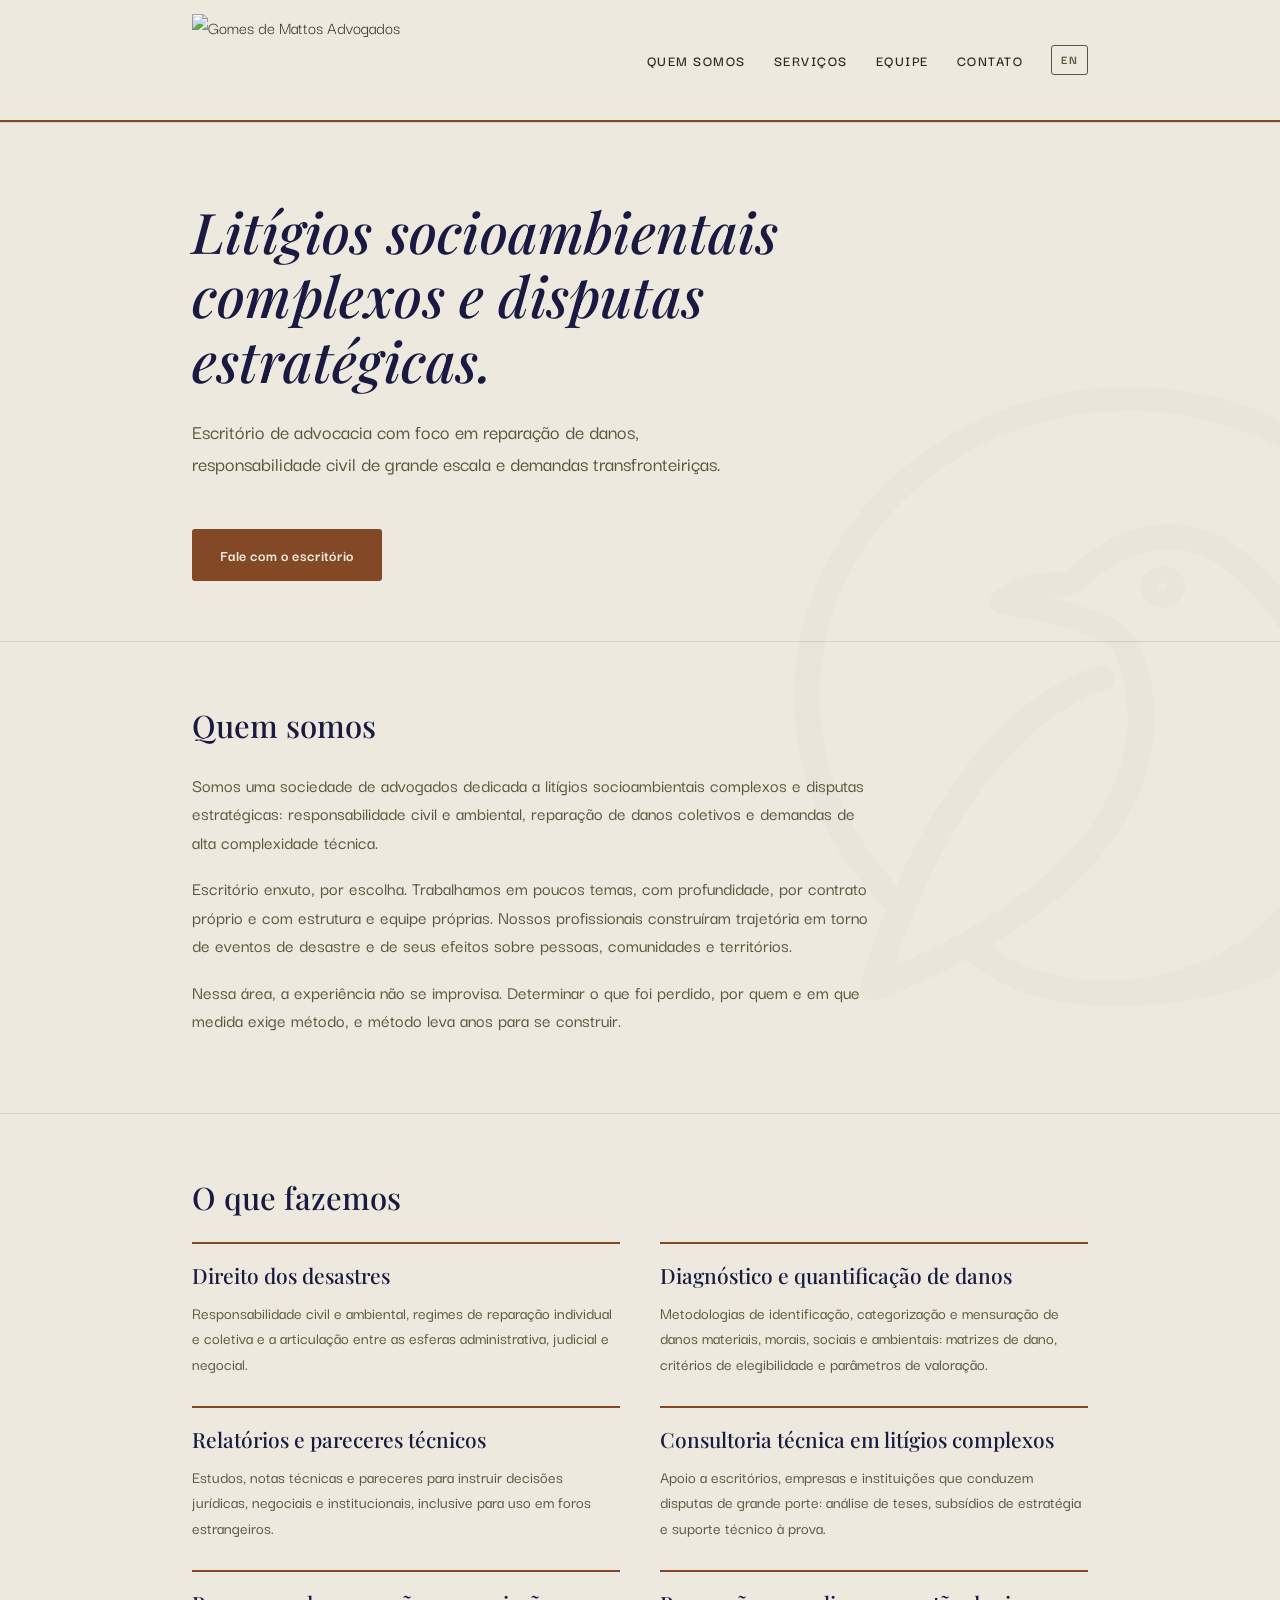
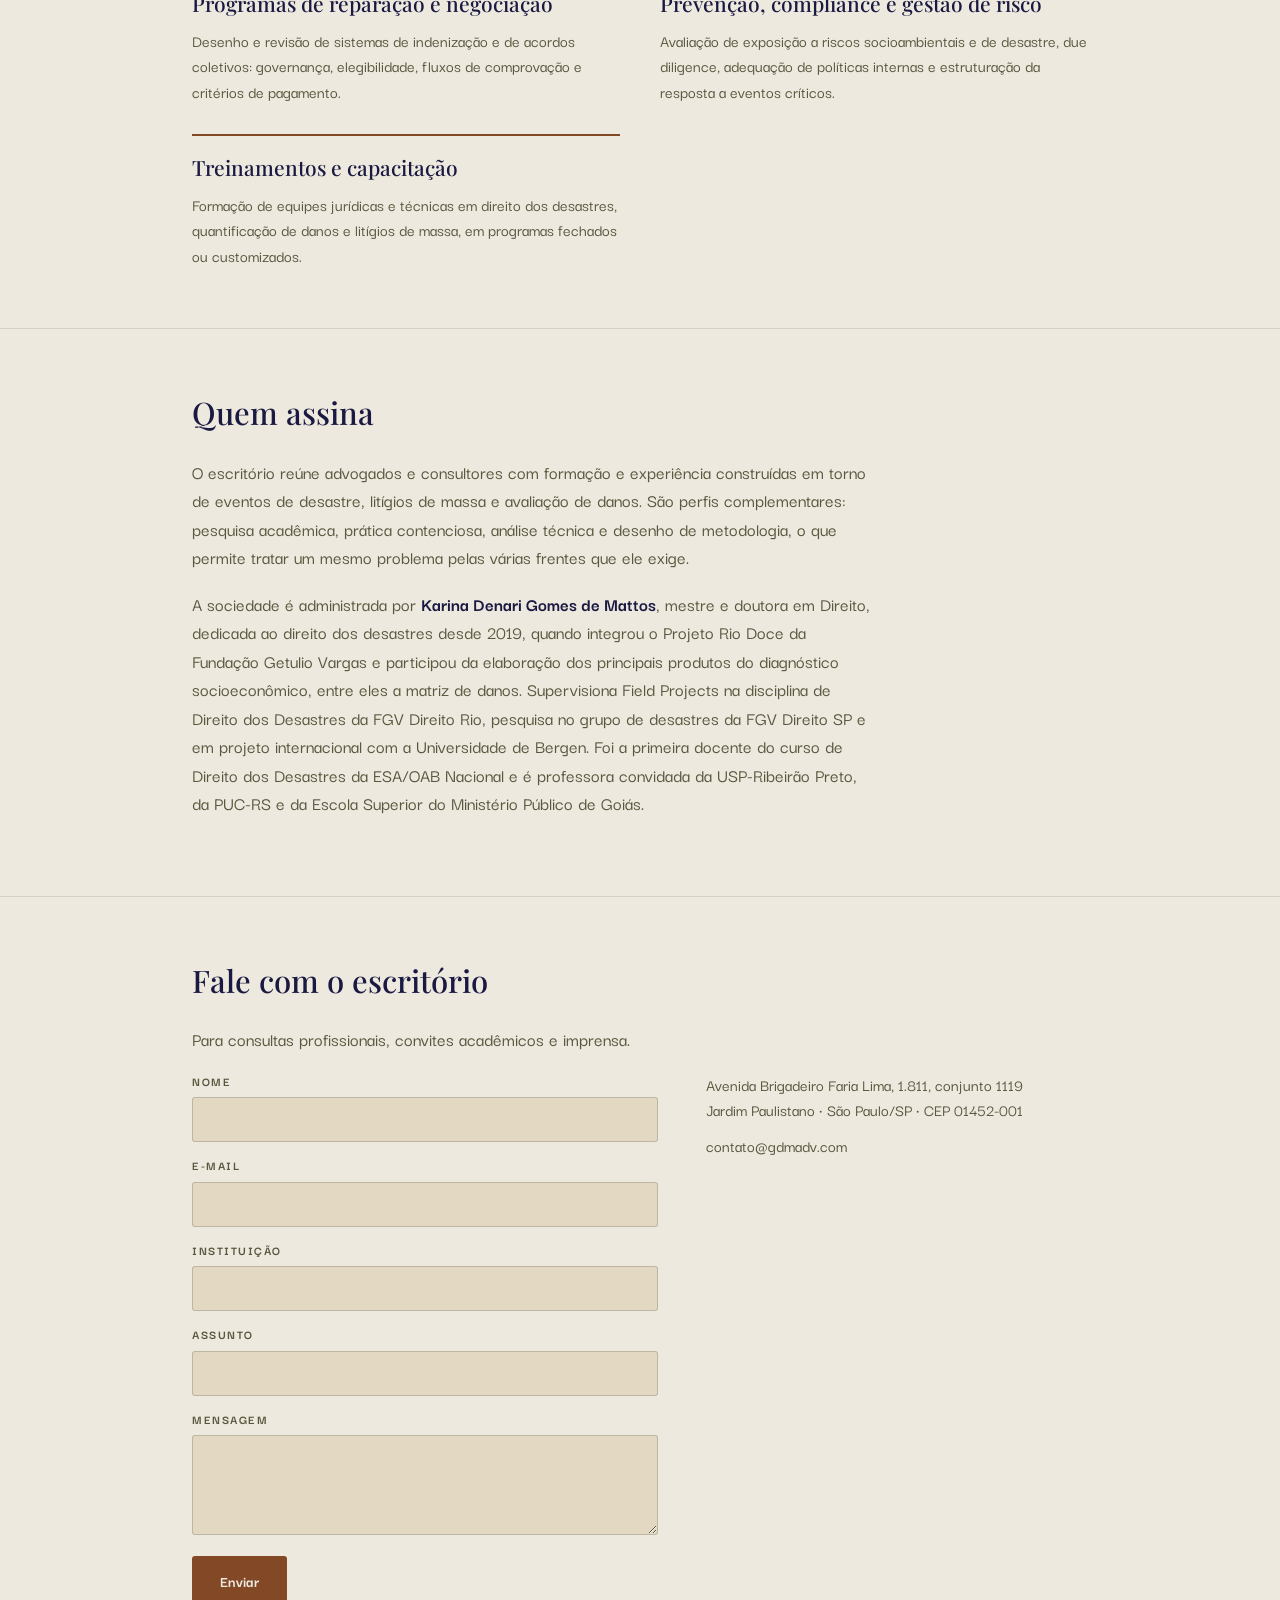
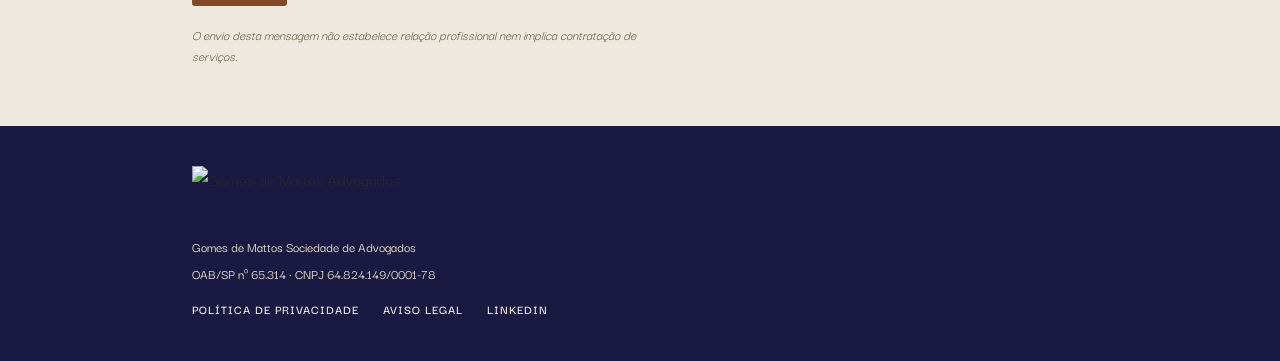
==== index.html @ 49818070 "Add files via upload" ====
<!DOCTYPE html>
<html lang="pt-BR">
<head>
<meta charset="UTF-8">
<meta name="viewport" content="width=device-width, initial-scale=1.0">
<link rel="preconnect" href="https://fonts.googleapis.com">
<link rel="preconnect" href="https://fonts.gstatic.com" crossorigin>
<link href="https://fonts.googleapis.com/css2?family=Darker+Grotesque:wght@400;500;600;700&family=Playfair+Display:ital,wght@0,400;0,500;0,600;1,400;1,500&display=swap" rel="stylesheet">
<link rel="stylesheet" href="/style.css">
<title>Gomes de Mattos Advogados &middot; Lit&iacute;gios socioambientais e disputas estrat&eacute;gicas</title>
<meta name="description" content="Gomes de Mattos Advogados é um escritório especializado em litígios de massa e socioambientais complexos e em disputas estratégicas, com foco em reparação de danos, responsabilidade civil de grande escala e demandas transfronteiriças.">

</head>
<body>
<div class="watermark"><svg viewBox="0 0 164 153" xmlns="http://www.w3.org/2000/svg" xmlns:xlink="http://www.w3.org/1999/xlink" fill="none" overflow="hidden">
<defs><clipPath id="clip0_100_6796"><rect x="0" y="0" width="163.503" height="152.413" fill="currentColor"/></clipPath></defs><g clip-path="url(#clip0_100_6796)"><path d="M82.3848 0C109.133 0.000105042 132.533 11.3726 147.598 29.6982 148.071 30.2091 148.358 30.8713 148.358 31.5967 148.358 33.2105 146.944 34.5195 145.199 34.5195 144.1 34.5195 143.132 33.9991 142.566 33.2109 128.639 16.5707 106.852 5.82237 82.3848 5.82227 57.5925 5.82227 35.5317 16.8487 21.6309 33.875 12.0393 45.6545 6.35355 60.3083 6.35352 76.1953 6.35352 83.9025 7.69363 91.3206 10.168 98.2617 10.667 99.6479 11.2091 101.016 11.7959 102.364 11.7927 102.365 11.7893 102.366 11.7861 102.367 15.0285 109.854 19.6209 116.706 25.2822 122.666 25.6125 121.912 25.8525 121.37 25.8525 121.363 34.8447 101.663 50.5689 76.7535 74.6582 68.7969 76.5156 68.195 78.3849 69.0926 78.9648 70.7559 79.5564 72.4084 78.3497 74.1158 76.5869 74.7178 55.278 81.9411 40.7962 104.925 32.2773 123.41 32.2875 123.447 29.7314 129.189 29.7217 129.211 27.4973 134.519 25.8283 139.192 24.6807 142.65 29.2714 140.68 33.6143 138.612 37.6963 136.478L43.4932 133.282C62.5896 122.206 74.9898 109.248 79.8408 95.1074 85.0466 79.8948 80.2076 67.4946 78.1016 64.3535 76.0902 61.3548 62.46 57.689 50.9951 56.0254 49.753 55.8503 48.7118 55.0292 48.333 53.9131 47.9544 52.7967 48.2735 51.5706 49.1846 50.7607 49.7052 50.301 54.3791 46.2082 59.9873 45.8799 60.8154 45.8361 61.6082 45.8031 62.3535 45.7812 65.6188 45.6718 66.8258 45.5732 68.1982 44.3037 73.0966 39.7836 86.1946 29.8894 102.12 35.5039L102.107 35.5039C113.694 39.5834 133.196 59.4922 136.933 86.2979L160.074 86.2979C160.163 86.2909 160.253 86.2871 160.344 86.2871 162.088 86.2872 163.503 87.5951 163.503 89.209 163.503 89.4525 163.47 89.6889 163.409 89.915 156.733 125.776 123.028 152.402 82.3848 152.402 81.1814 152.402 79.9886 152.371 78.8066 152.321L78.5039 152.392 78.4678 152.392C64.4473 152.786 51.598 148.823 42.4521 141.173L42.3809 141.173C35.8735 144.642 28.6921 147.926 20.8359 151.013 19.6764 151.461 18.3275 151.275 17.3691 150.52 16.399 149.764 15.9846 148.572 16.2803 147.434 16.5178 146.544 18.5521 138.934 22.7002 128.703 8.64116 115.032 0 96.5636 0 76.2061 4.40866e-06 75.2336 0.0205282 74.2654 0.0595703 73.3018 0.0655813 73.1542 0.0731563 73.0067 0.0800781 72.8594 0.118475 72.0376 0.169031 71.2191 0.235352 70.4043 0.245428 70.2811 0.257843 70.1582 0.268555 70.0352 3.13303 36.9745 28.8079 9.86823 62.7314 2.19141 69.0315 0.759463 75.6144 0 82.3848 0ZM99.7295 41.2715C87.8744 37.1019 77.8293 44.117 72.9072 48.6699 69.76 51.5921 66.3403 51.8222 63.0156 51.9316 71.2266 53.7593 80.8695 56.7689 83.7686 61.0918 86.478 65.1413 92.193 79.4576 86.1943 96.9688 80.8937 112.422 68.233 126.092 48.4268 137.77 57.9395 144.894 71.6529 147.838 86.2178 145.54 106.509 142.355 122.897 129.901 127.996 113.823L127.983 113.823C139.579 77.2467 113.111 45.9886 99.7295 41.2715ZM137.482 92.1309C137.849 99.5508 136.968 107.419 134.385 115.563 131.639 124.236 126.25 131.865 118.938 137.908 137.616 128.398 151.531 111.839 156.482 92.1309L137.482 92.1309ZM89.1641 44.4346C92.0628 43.5811 95.1621 45.0589 96.085 47.7402 97.0078 50.4216 95.3986 53.2889 92.5117 54.1426 89.6131 54.996 86.5136 53.5182 85.5908 50.8369 84.6681 48.1556 86.2654 45.2882 89.1641 44.4346ZM91.9561 48.9658C91.7549 48.3968 91.1044 48.0906 90.4893 48.2656 89.8742 48.4516 89.5424 49.0531 89.7314 49.6221 89.9208 50.1912 90.584 50.5093 91.1992 50.3232 91.8143 50.1371 92.1571 49.5349 91.9561 48.9658Z" fill="currentColor" fill-opacity="0.28"/></g></svg></div>
<header>
  <div class="wrap">
    <a class="logo-link" href="/"><img class="logo-mark" src="/assets/logo-rust.svg" alt="Gomes de Mattos Advogados"></a>
    <nav>
      <a href="#sobre">Quem somos</a>
      <a href="#servicos">Servi&ccedil;os</a>
      <a href="#equipe">Equipe</a>
      <a href="#contato">Contato</a>
      <a class="lang-switch" href="/en/">EN</a>
    </nav>
  </div>
</header>
<div class="rule"></div>

<section class="hero">
  <div class="wrap">
    <h1>Lit&iacute;gios socioambientais complexos e disputas estrat&eacute;gicas.</h1>
    <p class="lead">Escrit&oacute;rio de advocacia com foco em repara&ccedil;&atilde;o de danos, responsabilidade civil de grande escala e demandas transfronteiri&ccedil;as.</p>
    <a class="btn" href="#contato">Fale com o escrit&oacute;rio</a>
  </div>
</section>

<section id="sobre">
  <div class="wrap">
    <h3>Quem somos</h3>
    <p>Somos uma sociedade de advogados dedicada a lit&iacute;gios socioambientais complexos e disputas estrat&eacute;gicas: responsabilidade civil e ambiental, repara&ccedil;&atilde;o de danos coletivos e demandas de alta complexidade t&eacute;cnica.</p>
    <p>Escrit&oacute;rio enxuto, por escolha. Trabalhamos em poucos temas, com profundidade, por contrato pr&oacute;prio e com estrutura e equipe pr&oacute;prias. Nossos profissionais constru&iacute;ram trajet&oacute;ria em torno de eventos de desastre e de seus efeitos sobre pessoas, comunidades e territ&oacute;rios.</p>
    <p>Nessa &aacute;rea, a experi&ecirc;ncia n&atilde;o se improvisa. Determinar o que foi perdido, por quem e em que medida exige m&eacute;todo, e m&eacute;todo leva anos para se construir.</p>
  </div>
</section>

<section id="servicos">
  <div class="wrap">
    <h3>O que fazemos</h3>
    <div class="services-grid">
      <div class="service-card">
        <h4>Direito dos desastres</h4>
        <p>Responsabilidade civil e ambiental, regimes de repara&ccedil;&atilde;o individual e coletiva e a articula&ccedil;&atilde;o entre as esferas administrativa, judicial e negocial.</p>
      </div>
      <div class="service-card">
        <h4>Diagn&oacute;stico e quantifica&ccedil;&atilde;o de danos</h4>
        <p>Metodologias de identifica&ccedil;&atilde;o, categoriza&ccedil;&atilde;o e mensura&ccedil;&atilde;o de danos materiais, morais, sociais e ambientais: matrizes de dano, crit&eacute;rios de elegibilidade e par&acirc;metros de valora&ccedil;&atilde;o.</p>
      </div>
      <div class="service-card">
        <h4>Relat&oacute;rios e pareceres t&eacute;cnicos</h4>
        <p>Estudos, notas t&eacute;cnicas e pareceres para instruir decis&otilde;es jur&iacute;dicas, negociais e institucionais, inclusive para uso em foros estrangeiros.</p>
      </div>
      <div class="service-card">
        <h4>Consultoria t&eacute;cnica em lit&iacute;gios complexos</h4>
        <p>Apoio a escrit&oacute;rios, empresas e institui&ccedil;&otilde;es que conduzem disputas de grande porte: an&aacute;lise de teses, subs&iacute;dios de estrat&eacute;gia e suporte t&eacute;cnico &agrave; prova.</p>
      </div>
      <div class="service-card">
        <h4>Programas de repara&ccedil;&atilde;o e negocia&ccedil;&atilde;o</h4>
        <p>Desenho e revis&atilde;o de sistemas de indeniza&ccedil;&atilde;o e de acordos coletivos: governan&ccedil;a, elegibilidade, fluxos de comprova&ccedil;&atilde;o e crit&eacute;rios de pagamento.</p>
      </div>
      <div class="service-card">
        <h4>Preven&ccedil;&atilde;o, compliance e gest&atilde;o de risco</h4>
        <p>Avalia&ccedil;&atilde;o de exposi&ccedil;&atilde;o a riscos socioambientais e de desastre, due diligence, adequa&ccedil;&atilde;o de pol&iacute;ticas internas e estrutura&ccedil;&atilde;o da resposta a eventos cr&iacute;ticos.</p>
      </div>
      <div class="service-card">
        <h4>Treinamentos e capacita&ccedil;&atilde;o</h4>
        <p>Forma&ccedil;&atilde;o de equipes jur&iacute;dicas e t&eacute;cnicas em direito dos desastres, quantifica&ccedil;&atilde;o de danos e lit&iacute;gios de massa, em programas fechados ou customizados.</p>
      </div>
    </div>
  </div>
</section>

<section id="equipe">
  <div class="wrap">
    <h3>Quem assina</h3>
    <p>O escrit&oacute;rio re&uacute;ne advogados e consultores com forma&ccedil;&atilde;o e experi&ecirc;ncia constru&iacute;das em torno de eventos de desastre, lit&iacute;gios de massa e avalia&ccedil;&atilde;o de danos. S&atilde;o perfis complementares: pesquisa acad&ecirc;mica, pr&aacute;tica contenciosa, an&aacute;lise t&eacute;cnica e desenho de metodologia, o que permite tratar um mesmo problema pelas v&aacute;rias frentes que ele exige.</p>
    <p>A sociedade &eacute; administrada por <span class="team-name">Karina Denari Gomes de Mattos</span>, mestre e doutora em Direito, dedicada ao direito dos desastres desde 2019, quando integrou o Projeto Rio Doce da Funda&ccedil;&atilde;o Getulio Vargas e participou da elabora&ccedil;&atilde;o dos principais produtos do diagn&oacute;stico socioecon&ocirc;mico, entre eles a matriz de danos. Supervisiona Field Projects na disciplina de Direito dos Desastres da FGV Direito Rio, pesquisa no grupo de desastres da FGV Direito SP e em projeto internacional com a Universidade de Bergen. Foi a primeira docente do curso de Direito dos Desastres da ESA/OAB Nacional e &eacute; professora convidada da USP-Ribeir&atilde;o Preto, da PUC-RS e da Escola Superior do Minist&eacute;rio P&uacute;blico de Goi&aacute;s.</p>
  </div>
</section>

<section id="contato">
  <div class="wrap">
    <h3>Fale com o escrit&oacute;rio</h3>
    <p>Para consultas profissionais, convites acad&ecirc;micos e imprensa.</p>
    <div class="contact-grid">
      <form id="contact-form">
        <div class="field">
          <label for="nome">Nome</label>
          <input type="text" id="nome" name="nome" required>
        </div>
        <div class="field">
          <label for="email">E-mail</label>
          <input type="email" id="email" name="email" required>
        </div>
        <div class="field">
          <label for="instituicao">Institui&ccedil;&atilde;o</label>
          <input type="text" id="instituicao" name="instituicao">
        </div>
        <div class="field">
          <label for="assunto">Assunto</label>
          <input type="text" id="assunto" name="assunto">
        </div>
        <div class="field">
          <label for="mensagem">Mensagem</label>
          <textarea id="mensagem" name="mensagem" required></textarea>
        </div>
        <button class="btn" type="submit" style="align-self:flex-start;">Enviar</button>
        <p class="form-note">O envio desta mensagem n&atilde;o estabelece rela&ccedil;&atilde;o profissional nem implica contrata&ccedil;&atilde;o de servi&ccedil;os.</p>
        <p class="form-status" id="form-status">Abrindo seu aplicativo de e-mail com a mensagem preenchida &mdash; &eacute; s&oacute; conferir e enviar por l&aacute;.</p>
      </form>
      <div class="contact-info">
        <p>Avenida Brigadeiro Faria Lima, 1.811, conjunto 1119<br>
        Jardim Paulistano &middot; S&atilde;o Paulo/SP &middot; CEP 01452-001</p>
        <p><a href="mailto:contato@gdmadv.com">contato@gdmadv.com</a></p>
      </div>
    </div>
  </div>
</section>

<footer>
  <div class="wrap">
    <div class="footer-legal">
      <img class="logo-mark logo-mark--footer" src="/assets/logo-cream.svg" alt="Gomes de Mattos Advogados">
      <p style="margin-top:14px;">Gomes de Mattos Sociedade de Advogados</p>
      <p>OAB/SP n&ordm; 65.314 &middot; CNPJ 64.824.149/0001-78</p>
      <div class="footer-links">
        <a href="/privacidade.html">Pol&iacute;tica de Privacidade</a>
        <a href="/aviso-legal.html">Aviso Legal</a>
        <a href="https://www.linkedin.com/company/gdmadvogados/" target="_blank" rel="noopener">LinkedIn</a>
      </div>
    </div>
  </div>
</footer>
<script>
window.GDM_MAILTO_LINES = function (f) {
  var nome = f.get('nome') || '';
  var email = f.get('email') || '';
  var instituicao = f.get('instituicao') || '';
  var assunto = f.get('assunto') || 'Contato pelo site';
  var mensagem = f.get('mensagem') || '';
  var body = 'Nome: ' + nome + '\nE-mail: ' + email + '\nInstitui\u00e7\u00e3o: ' + instituicao + '\n\n' + mensagem;
  return { subject: assunto, body: body };
};
</script>
<script>
document.getElementById('contact-form').addEventListener('submit', function (e) {
  e.preventDefault();
  var f = new FormData(e.target);
  var lines = window.GDM_MAILTO_LINES(f);
  var mailto = 'mailto:contato@gdmadv.com?subject=' + encodeURIComponent(lines.subject) + '&body=' + encodeURIComponent(lines.body);
  window.location.href = mailto;
  var status = document.getElementById('form-status');
  if (status) { status.classList.add('visible'); }
});
</script>
</body>
</html>
---- style.css ----
:root {
  --bege-01: #EDE9DE;
  --bege-02: #E3D8C2;
  --verde-01: #59573E;
  --verde-02: #403F2B;
  --verde-03: #2C2825;
  --azul: #1A1941;
  --marrom: #834826;
}

* { box-sizing: border-box; margin: 0; padding: 0; }
html { scroll-behavior: smooth; }

body {
  font-family: 'Darker Grotesque', -apple-system, BlinkMacSystemFont, 'Segoe UI', Helvetica, Arial, sans-serif;
  color: var(--verde-03);
  background: var(--bege-01);
  line-height: 1.5;
  font-size: 18px;
  -webkit-font-smoothing: antialiased;
}

a { color: inherit; text-decoration: none; }

.wrap {
  max-width: 960px;
  margin: 0 auto;
  padding: 0 32px;
}

.logo-mark { height: 92px; width: auto; display: block; }
.logo-mark--footer { height: 56px; }

/* Header */
header { padding: 14px 0; }

header .wrap {
  display: flex;
  align-items: center;
  justify-content: space-between;
  gap: 24px;
}

header .logo-link { display: block; }

nav { display: flex; align-items: center; flex-wrap: wrap; }

nav a {
  font-size: 15px;
  font-weight: 600;
  text-transform: uppercase;
  letter-spacing: 1.5px;
  color: var(--verde-03);
  margin-left: 28px;
}

nav a:hover { color: var(--marrom); }

.lang-switch {
  font-size: 13px;
  font-weight: 700;
  letter-spacing: 1px;
  color: var(--verde-01);
  border: 1px solid var(--verde-01);
  border-radius: 3px;
  padding: 4px 9px;
  margin-left: 28px;
}

.lang-switch:hover { border-color: var(--marrom); color: var(--marrom); }

.rule { height: 2px; background: var(--marrom); width: 100%; }

/* Hero */
.hero { padding: 76px 0 60px; }

.hero h1 {
  font-family: 'Playfair Display', Georgia, serif;
  font-weight: 500;
  font-style: italic;
  font-size: 56px;
  color: var(--azul);
  max-width: 660px;
  line-height: 1.15;
  letter-spacing: 0.2px;
}

.hero p.lead {
  font-size: 21px;
  font-weight: 500;
  color: var(--verde-01);
  max-width: 560px;
  margin-top: 24px;
  line-height: 1.5;
}

.btn {
  display: inline-block;
  background: var(--marrom);
  color: var(--bege-01);
  padding: 14px 28px;
  font-size: 16px;
  font-weight: 700;
  letter-spacing: 0.3px;
  border-radius: 3px;
  white-space: nowrap;
  border: none;
  cursor: pointer;
  font-family: inherit;
}

.btn:hover { opacity: 0.9; }

.hero .btn { margin-top: 32px; }

/* Sections */
section { padding: 60px 0; border-top: 1px solid rgba(44,40,37,0.12); }

section h2.eyebrow {
  font-size: 14px;
  text-transform: uppercase;
  letter-spacing: 3px;
  color: var(--marrom);
  font-weight: 700;
  margin-bottom: 24px;
}

section h3 {
  font-family: 'Playfair Display', Georgia, serif;
  font-weight: 500;
  font-size: 31px;
  color: var(--azul);
  margin-bottom: 22px;
  max-width: 640px;
}

section > .wrap > p {
  font-size: 19px;
  font-weight: 500;
  color: var(--verde-01);
  max-width: 680px;
  margin-bottom: 18px;
}

/* Services grid */
.services-grid {
  display: grid;
  grid-template-columns: repeat(2, 1fr);
  gap: 30px 40px;
  margin-top: 12px;
}

.service-card { padding-top: 16px; border-top: 2px solid var(--marrom); }

.service-card h4 {
  font-family: 'Playfair Display', Georgia, serif;
  font-weight: 500;
  font-size: 21px;
  color: var(--azul);
  margin-bottom: 8px;
}

.service-card p {
  font-size: 17px;
  font-weight: 500;
  color: var(--verde-01);
  max-width: none;
}

/* Team */
.team-name { color: var(--azul); font-weight: 700; }

/* Contact */
.contact-grid {
  display: grid;
  grid-template-columns: 1.1fr 0.9fr;
  gap: 48px;
  margin-top: 12px;
  align-items: start;
}

form { display: flex; flex-direction: column; gap: 14px; }

.field label {
  display: block;
  font-size: 13px;
  text-transform: uppercase;
  letter-spacing: 1.5px;
  color: var(--verde-01);
  font-weight: 700;
  margin-bottom: 6px;
}

.field input,
.field textarea {
  width: 100%;
  font-family: 'Darker Grotesque', sans-serif;
  font-size: 17px;
  font-weight: 500;
  color: var(--verde-03);
  background: var(--bege-02);
  border: 1px solid rgba(44,40,37,0.2);
  border-radius: 3px;
  padding: 10px 12px;
}

.field textarea { resize: vertical; min-height: 100px; }

.field input:focus,
.field textarea:focus { outline: 2px solid var(--marrom); }

.form-note {
  font-size: 14px;
  color: var(--verde-01);
  font-style: italic;
  margin-top: 4px;
  max-width: 480px;
}

.contact-info { font-size: 17px; font-weight: 500; color: var(--verde-01); }
.contact-info p { margin-bottom: 10px; }
.contact-info a:hover { color: var(--marrom); }

.form-status {
  font-size: 15px;
  font-weight: 600;
  color: var(--azul);
  margin-top: 6px;
  display: none;
}

.form-status.visible { display: block; }

/* Footer */
footer { background: var(--azul); padding: 40px 0; }

footer .wrap {
  display: flex;
  align-items: flex-start;
  justify-content: space-between;
  flex-wrap: wrap;
  gap: 24px;
}

footer .footer-legal p {
  font-size: 14px;
  color: var(--bege-02);
  font-weight: 500;
  margin-bottom: 6px;
}

footer .footer-links a {
  font-size: 13px;
  color: var(--bege-01);
  font-weight: 600;
  text-transform: uppercase;
  letter-spacing: 1px;
  margin-right: 20px;
}

footer .footer-links a:hover { color: var(--marrom); }

footer .footer-links { margin-top: 10px; }

/* Simple content pages (legal, privacy, 404) */
.page-content { padding: 56px 0 80px; }

.page-content h1 {
  font-family: 'Playfair Display', Georgia, serif;
  font-weight: 500;
  font-size: 36px;
  color: var(--azul);
  margin-bottom: 24px;
}

.page-content p {
  font-size: 18px;
  font-weight: 500;
  color: var(--verde-01);
  max-width: 680px;
  margin-bottom: 16px;
}

.page-content a.back {
  display: inline-block;
  margin-top: 12px;
  font-weight: 700;
  color: var(--marrom);
  text-transform: uppercase;
  letter-spacing: 1px;
  font-size: 14px;
}

@media (max-width: 760px) {
  .contact-grid { grid-template-columns: 1fr; }
}

@media (max-width: 640px) {
  .hero h1 { font-size: 36px; }
  section h3 { font-size: 25px; }
  .services-grid { grid-template-columns: 1fr; }
  nav a { margin-left: 16px; font-size: 13px; }
  .lang-switch { margin-left: 16px; }
  section { padding: 44px 0; }
  .hero { padding: 52px 0 44px; }
  .logo-mark { height: 60px; }
  .logo-mark--footer { height: 40px; }
  footer .wrap { flex-direction: column; }
}

/* Watermark */
.watermark {
  position: fixed;
  right: -14%;
  bottom: -12%;
  width: 52vw;
  max-width: 760px;
  min-width: 340px;
  color: var(--verde-01);
  opacity: 0.07;
  z-index: -1;
  pointer-events: none;
}

.watermark svg { width: 100%; height: auto; display: block; }

body { position: relative; background: var(--bege-01); }

@media (max-width: 640px) {
  .watermark { width: 78vw; right: -18%; bottom: -8%; }
}
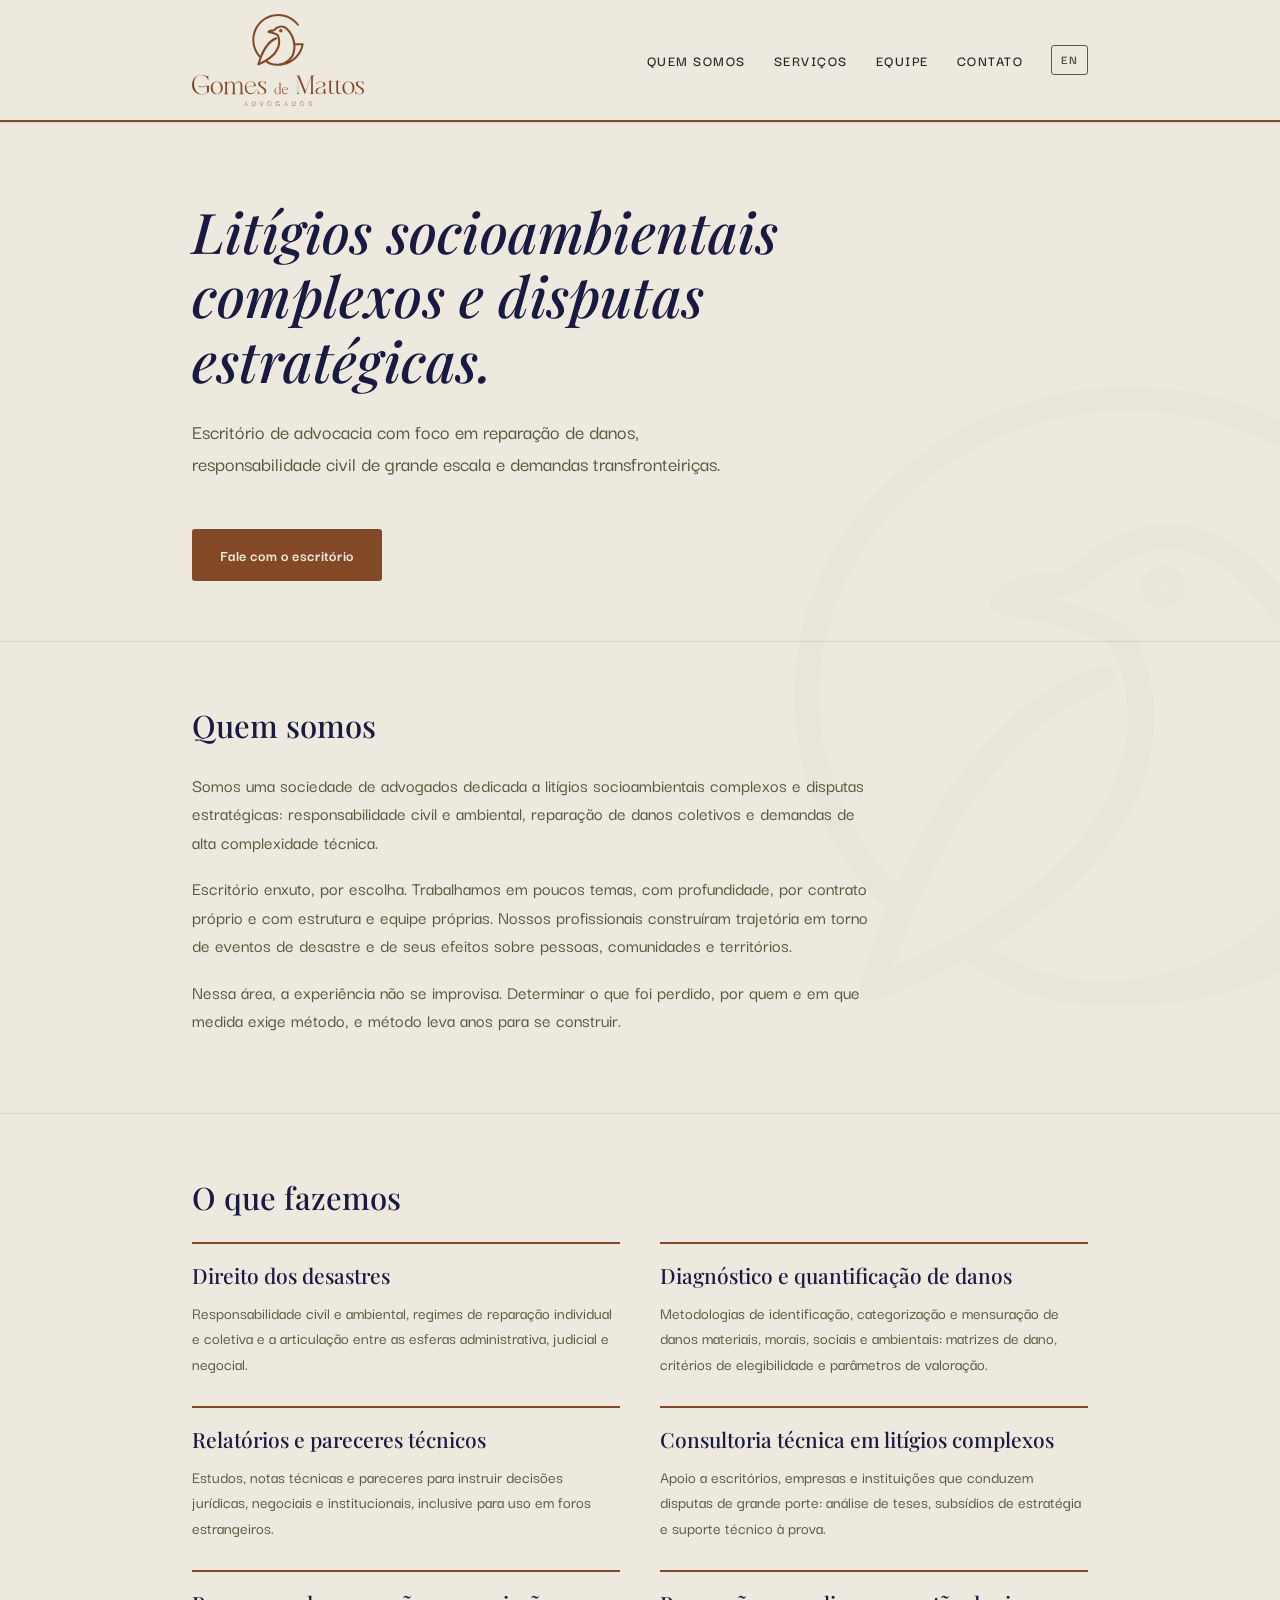
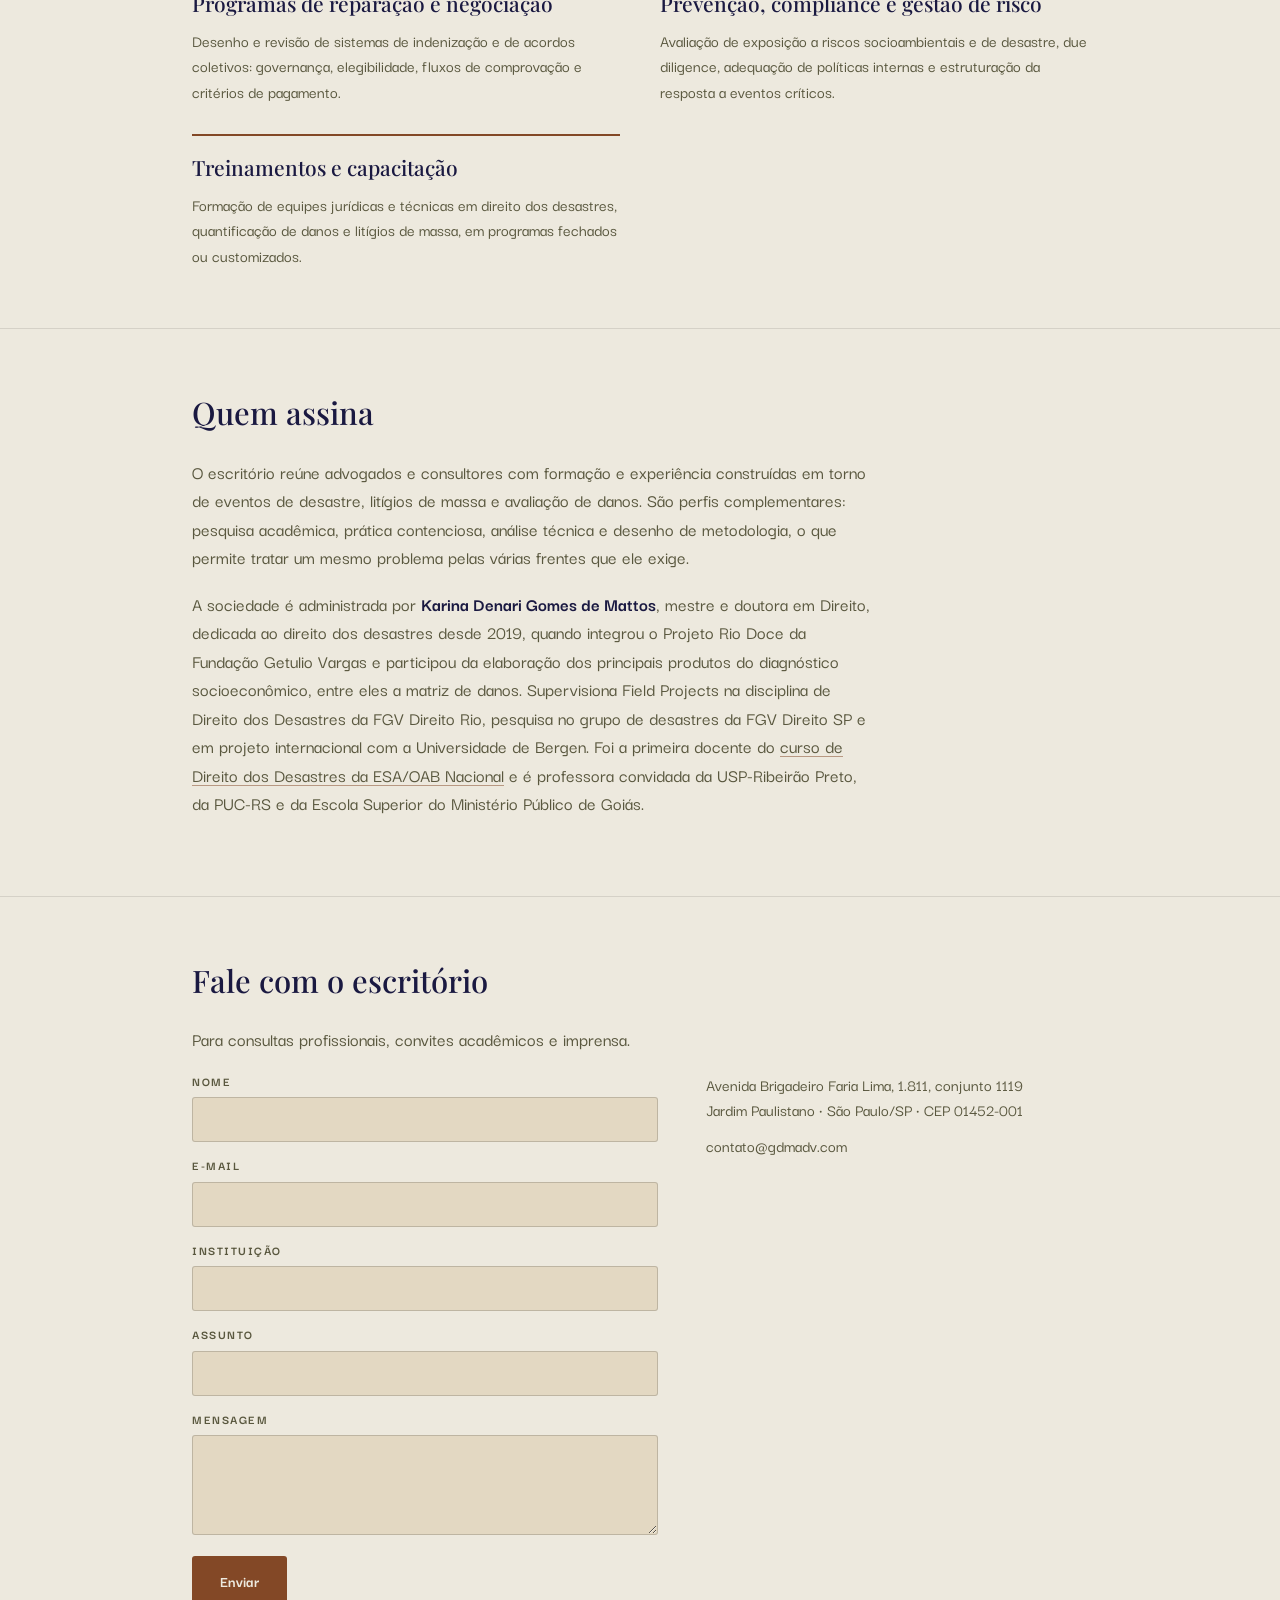
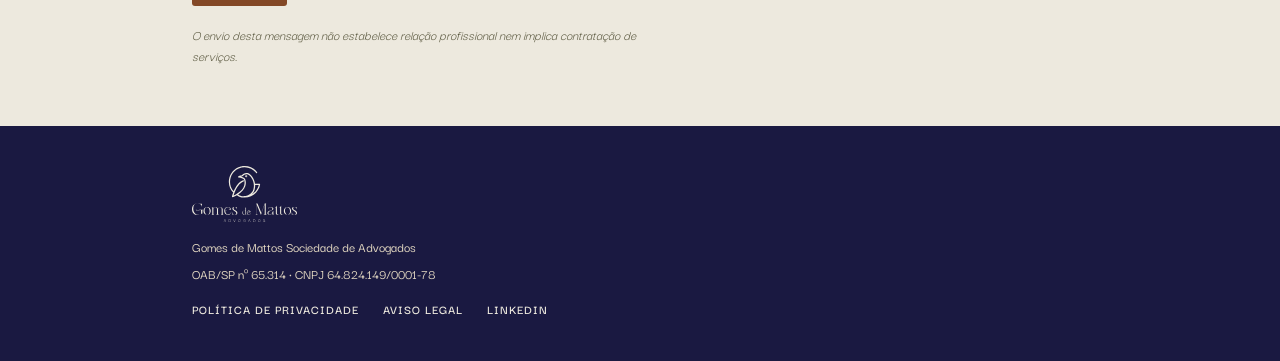
==== commit 5fe4ff4e: "Add files via upload" ====
--- a/index.html
+++ b/index.html
@@ -85,7 +85,7 @@
   <div class="wrap">
     <h3>Quem assina</h3>
     <p>O escrit&oacute;rio re&uacute;ne advogados e consultores com forma&ccedil;&atilde;o e experi&ecirc;ncia constru&iacute;das em torno de eventos de desastre, lit&iacute;gios de massa e avalia&ccedil;&atilde;o de danos. S&atilde;o perfis complementares: pesquisa acad&ecirc;mica, pr&aacute;tica contenciosa, an&aacute;lise t&eacute;cnica e desenho de metodologia, o que permite tratar um mesmo problema pelas v&aacute;rias frentes que ele exige.</p>
-    <p>A sociedade &eacute; administrada por <span class="team-name">Karina Denari Gomes de Mattos</span>, mestre e doutora em Direito, dedicada ao direito dos desastres desde 2019, quando integrou o Projeto Rio Doce da Funda&ccedil;&atilde;o Getulio Vargas e participou da elabora&ccedil;&atilde;o dos principais produtos do diagn&oacute;stico socioecon&ocirc;mico, entre eles a matriz de danos. Supervisiona Field Projects na disciplina de Direito dos Desastres da FGV Direito Rio, pesquisa no grupo de desastres da FGV Direito SP e em projeto internacional com a Universidade de Bergen. Foi a primeira docente do curso de Direito dos Desastres da ESA/OAB Nacional e &eacute; professora convidada da USP-Ribeir&atilde;o Preto, da PUC-RS e da Escola Superior do Minist&eacute;rio P&uacute;blico de Goi&aacute;s.</p>
+    <p>A sociedade &eacute; administrada por <span class="team-name">Karina Denari Gomes de Mattos</span>, mestre e doutora em Direito, dedicada ao direito dos desastres desde 2019, quando integrou o Projeto Rio Doce da Funda&ccedil;&atilde;o Getulio Vargas e participou da elabora&ccedil;&atilde;o dos principais produtos do diagn&oacute;stico socioecon&ocirc;mico, entre eles a matriz de danos. Supervisiona Field Projects na disciplina de Direito dos Desastres da FGV Direito Rio, pesquisa no grupo de desastres da FGV Direito SP e em projeto internacional com a Universidade de Bergen. Foi a primeira docente do <a href="https://direitodosdesastres.com.br/" target="_blank" rel="noopener">curso de Direito dos Desastres da ESA/OAB Nacional</a> e &eacute; professora convidada da USP-Ribeir&atilde;o Preto, da PUC-RS e da Escola Superior do Minist&eacute;rio P&uacute;blico de Goi&aacute;s.</p>
   </div>
 </section>
 
--- a/style.css
+++ b/style.css
@@ -132,6 +132,17 @@
   color: var(--azul);
   margin-bottom: 22px;
   max-width: 640px;
+}
+
+section > .wrap > p a {
+  text-decoration: underline;
+  text-decoration-color: rgba(131,72,38,0.5);
+  text-underline-offset: 3px;
+}
+
+section > .wrap > p a:hover {
+  color: var(--marrom);
+  text-decoration-color: var(--marrom);
 }
 
 section > .wrap > p {
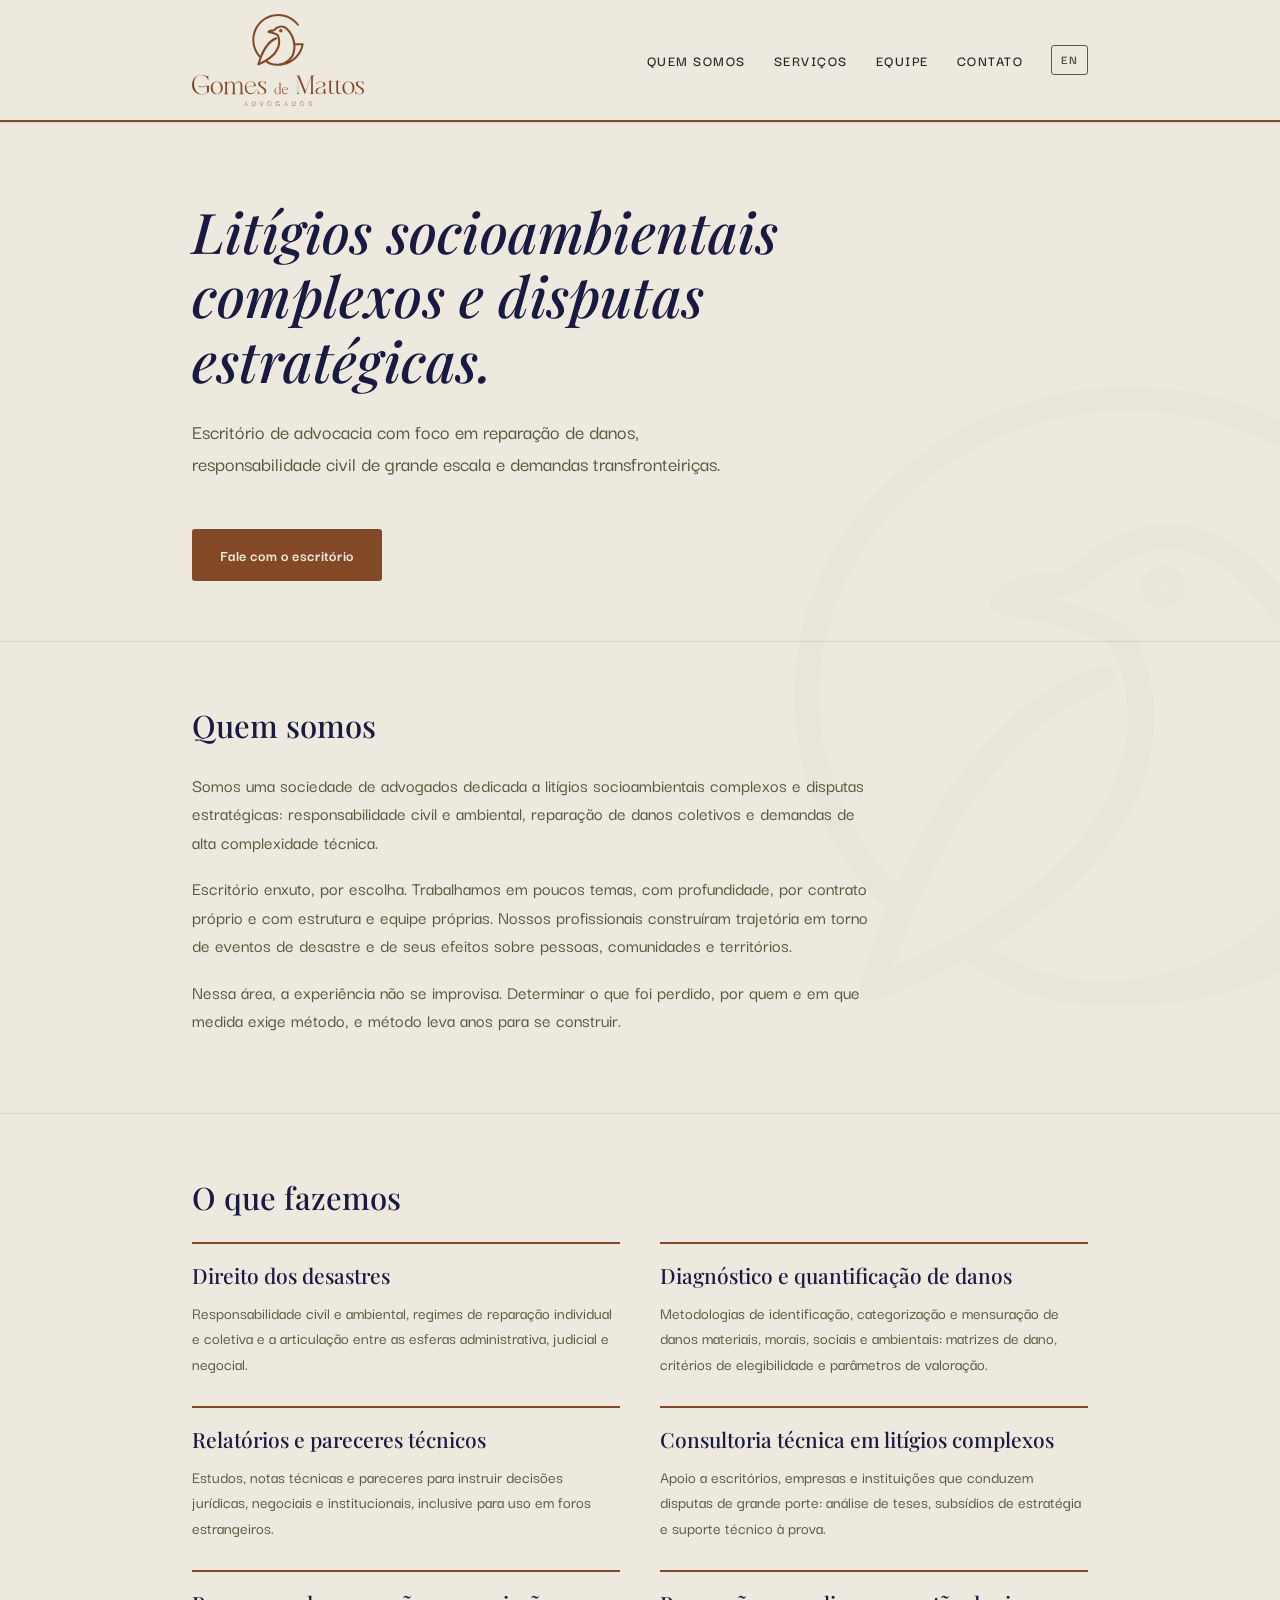
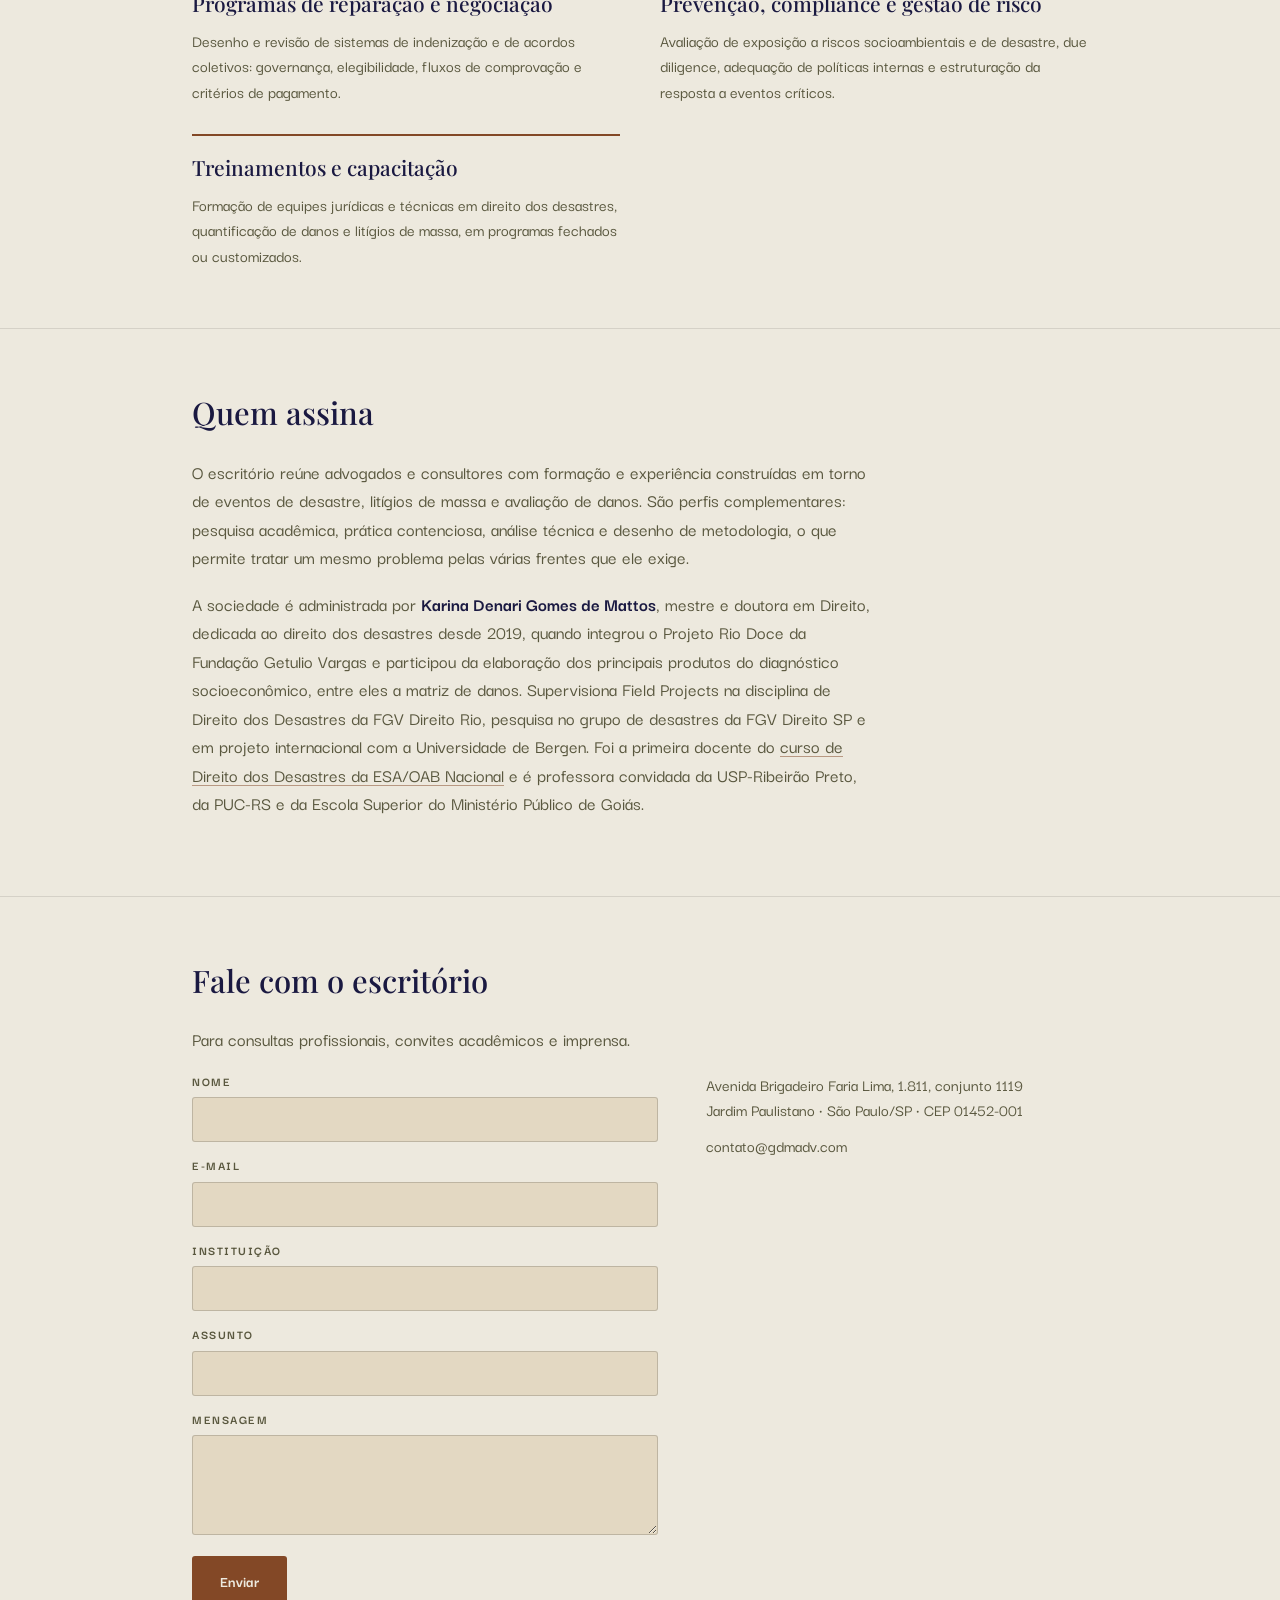
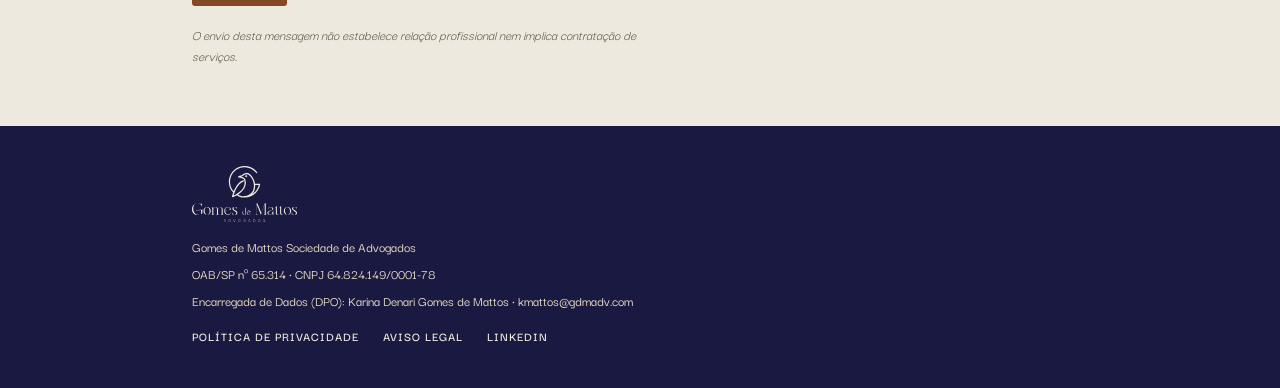
==== commit c184f0ce: "Add files via upload" ====
--- a/index.html
+++ b/index.html
@@ -134,6 +134,7 @@
       <img class="logo-mark logo-mark--footer" src="/assets/logo-cream.svg" alt="Gomes de Mattos Advogados">
       <p style="margin-top:14px;">Gomes de Mattos Sociedade de Advogados</p>
       <p>OAB/SP n&ordm; 65.314 &middot; CNPJ 64.824.149/0001-78</p>
+      <p>Encarregada de Dados (DPO): Karina Denari Gomes de Mattos &middot; <a href="mailto:kmattos@gdmadv.com">kmattos@gdmadv.com</a></p>
       <div class="footer-links">
         <a href="/privacidade.html">Pol&iacute;tica de Privacidade</a>
         <a href="/aviso-legal.html">Aviso Legal</a>
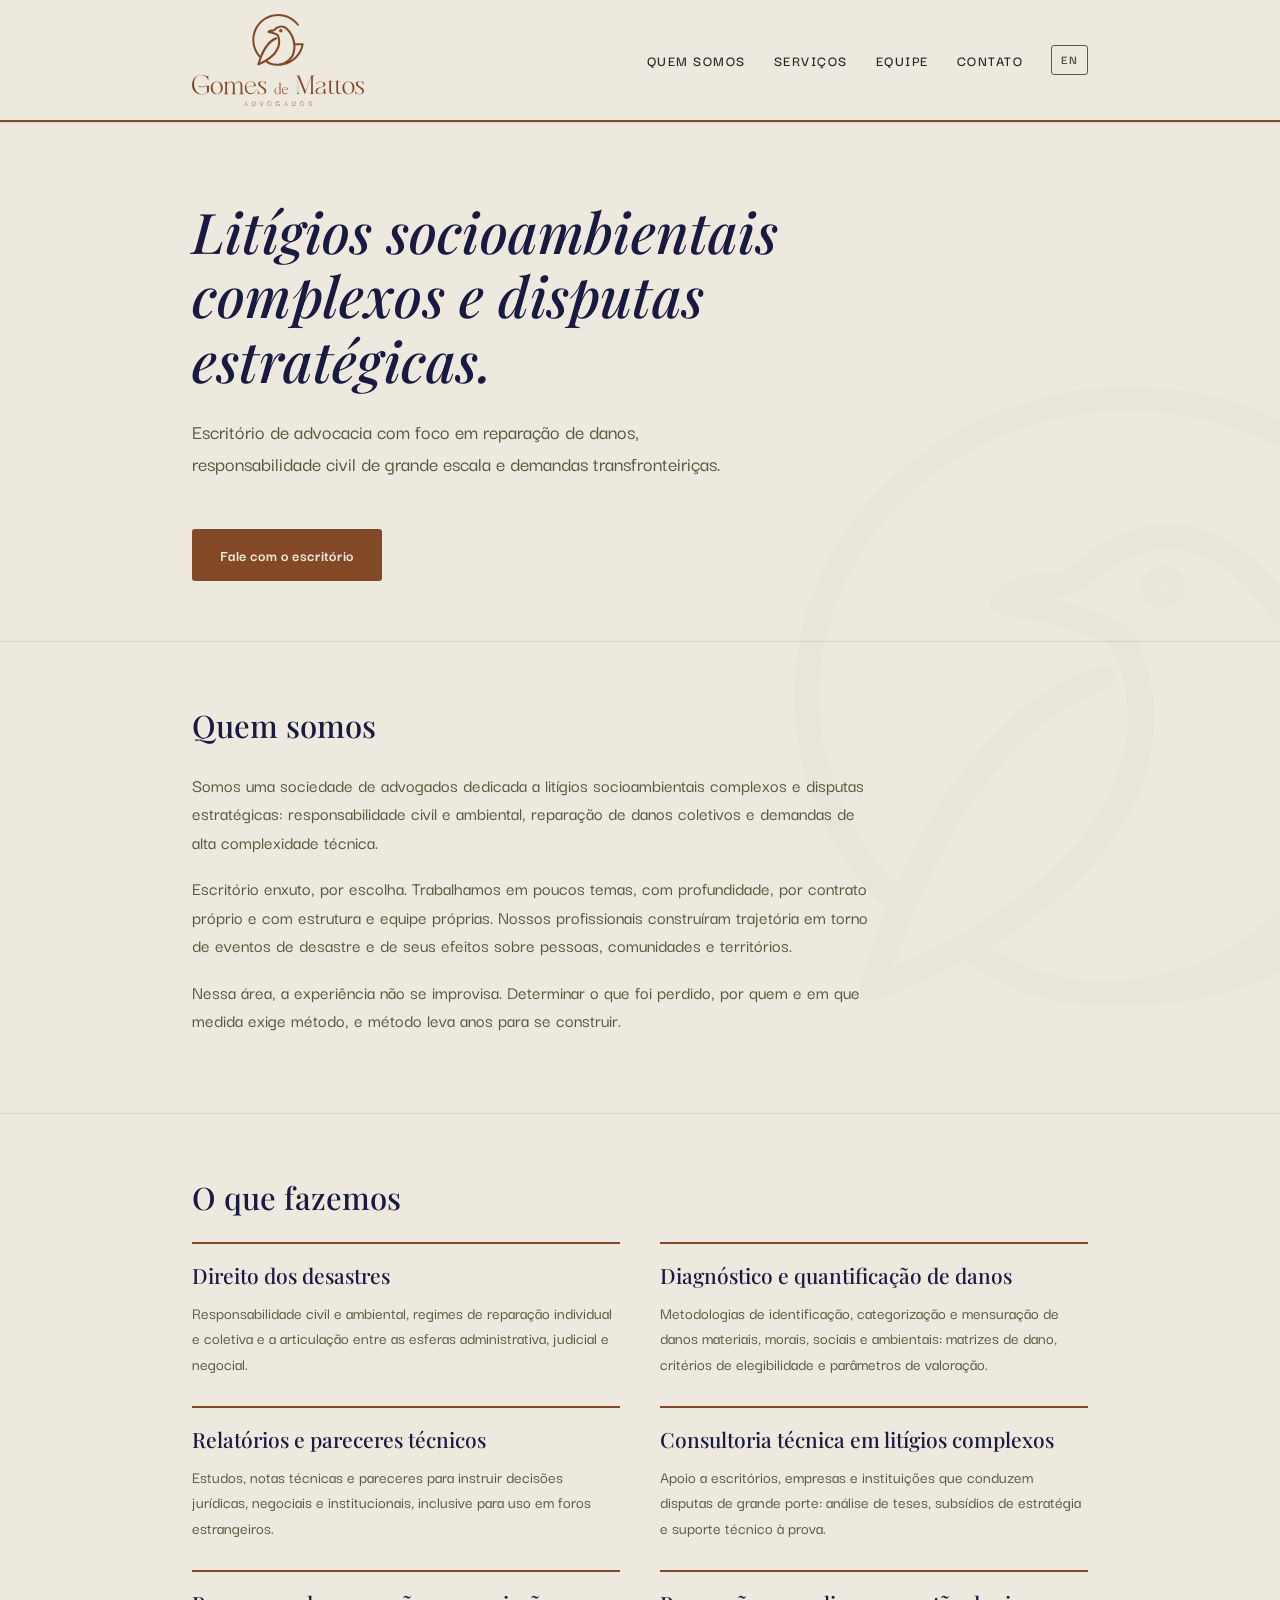
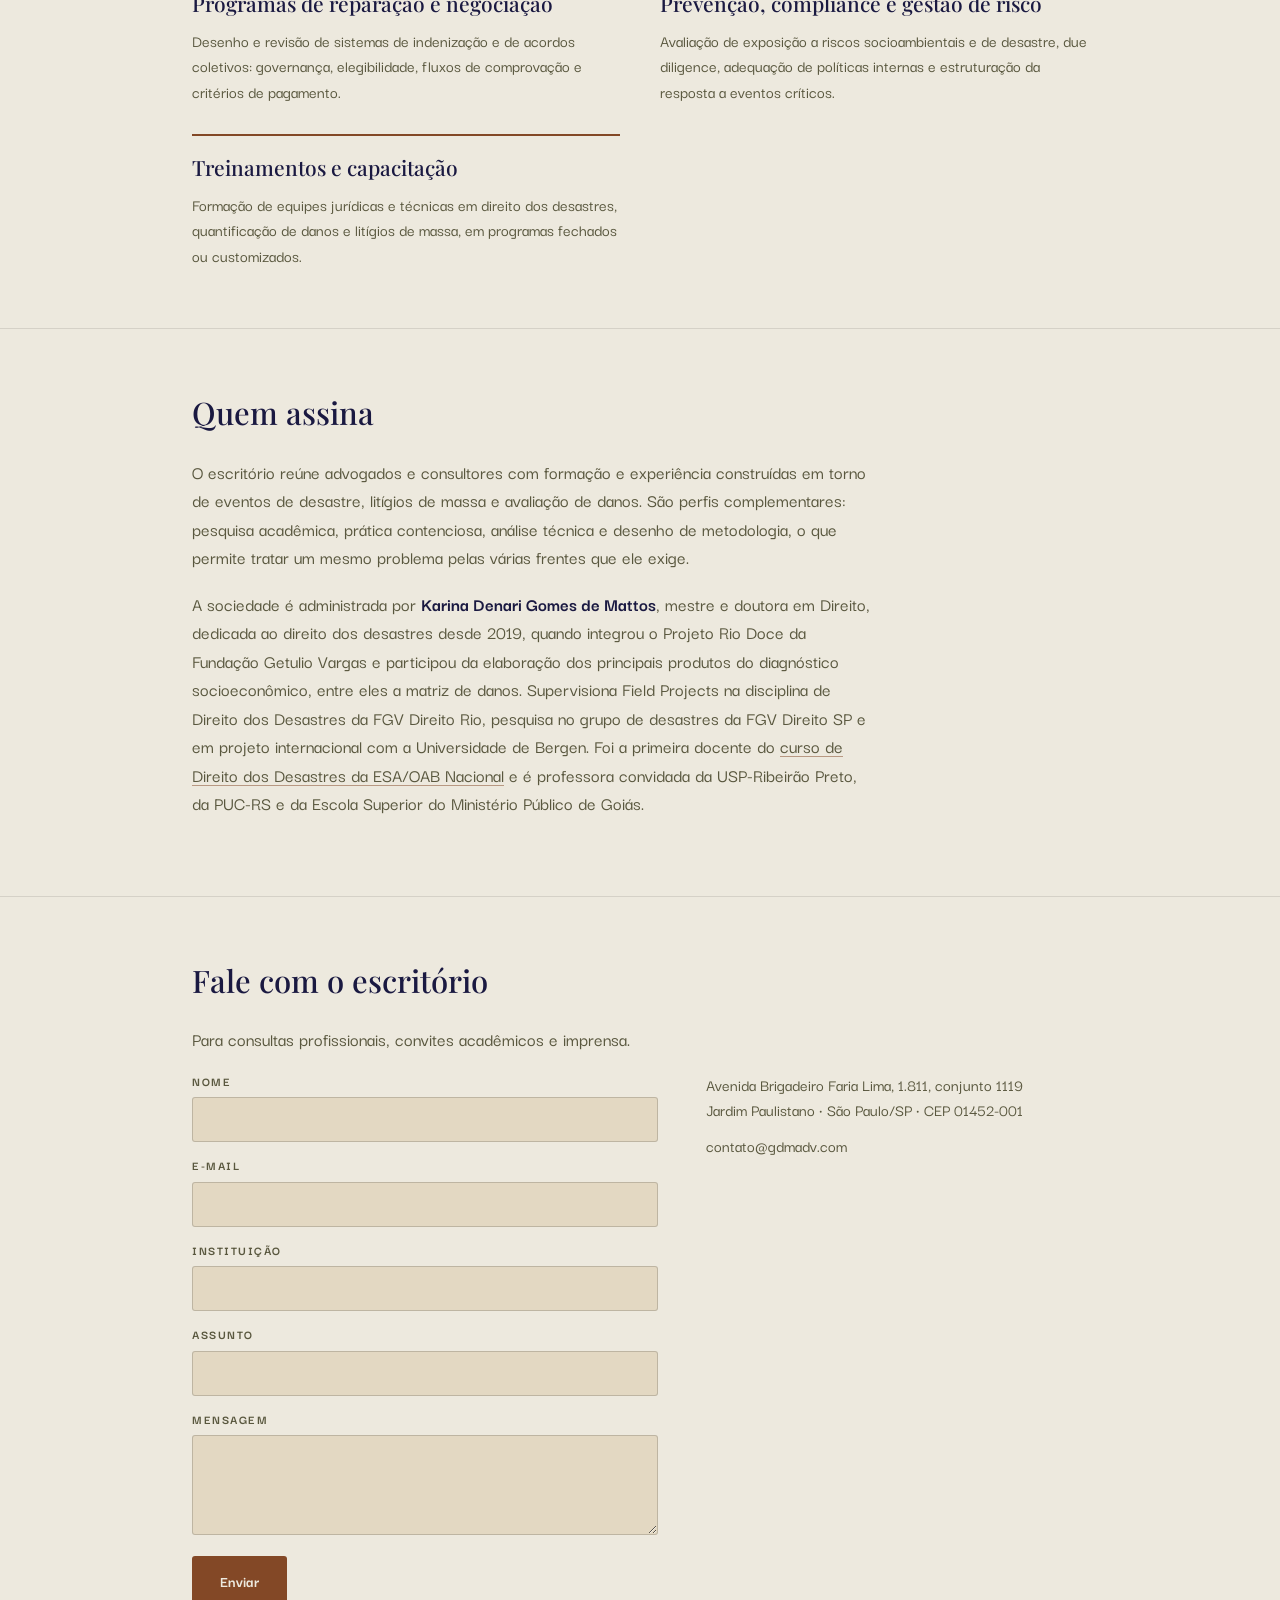
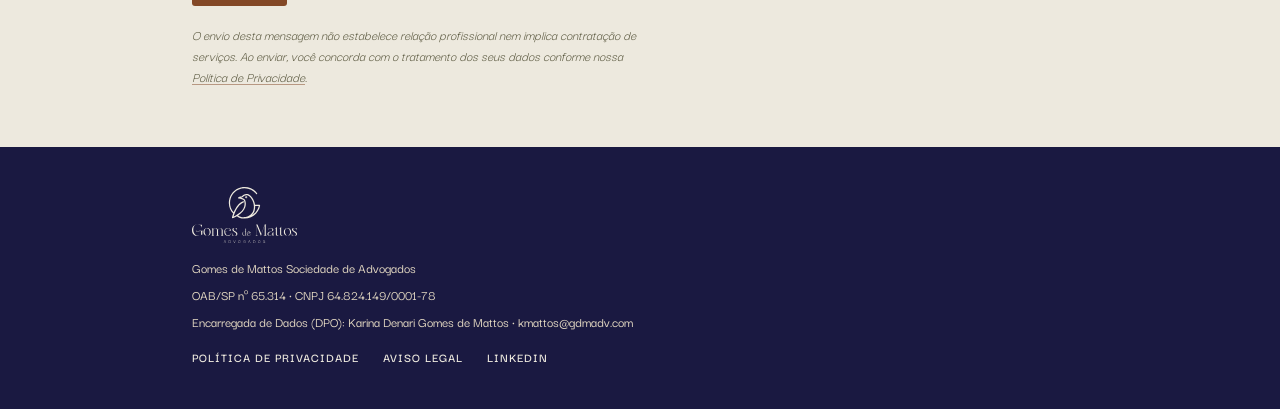
==== commit 3af1fcdd: "Add files via upload" ====
--- a/index.html
+++ b/index.html
@@ -116,7 +116,7 @@
           <textarea id="mensagem" name="mensagem" required></textarea>
         </div>
         <button class="btn" type="submit" style="align-self:flex-start;">Enviar</button>
-        <p class="form-note">O envio desta mensagem n&atilde;o estabelece rela&ccedil;&atilde;o profissional nem implica contrata&ccedil;&atilde;o de servi&ccedil;os.</p>
+        <p class="form-note">O envio desta mensagem n&atilde;o estabelece rela&ccedil;&atilde;o profissional nem implica contrata&ccedil;&atilde;o de servi&ccedil;os. Ao enviar, voc&ecirc; concorda com o tratamento dos seus dados conforme nossa <a href="/privacidade.html">Pol&iacute;tica de Privacidade</a>.</p>
         <p class="form-status" id="form-status">Abrindo seu aplicativo de e-mail com a mensagem preenchida &mdash; &eacute; s&oacute; conferir e enviar por l&aacute;.</p>
       </form>
       <div class="contact-info">
--- a/style.css
+++ b/style.css
@@ -226,6 +226,18 @@
   font-style: italic;
   margin-top: 4px;
   max-width: 480px;
+}
+
+.form-note a {
+  color: inherit;
+  text-decoration: underline;
+  text-decoration-color: rgba(131,72,38,0.5);
+  text-underline-offset: 2px;
+}
+
+.form-note a:hover {
+  color: var(--marrom);
+  text-decoration-color: var(--marrom);
 }
 
 .contact-info { font-size: 17px; font-weight: 500; color: var(--verde-01); }
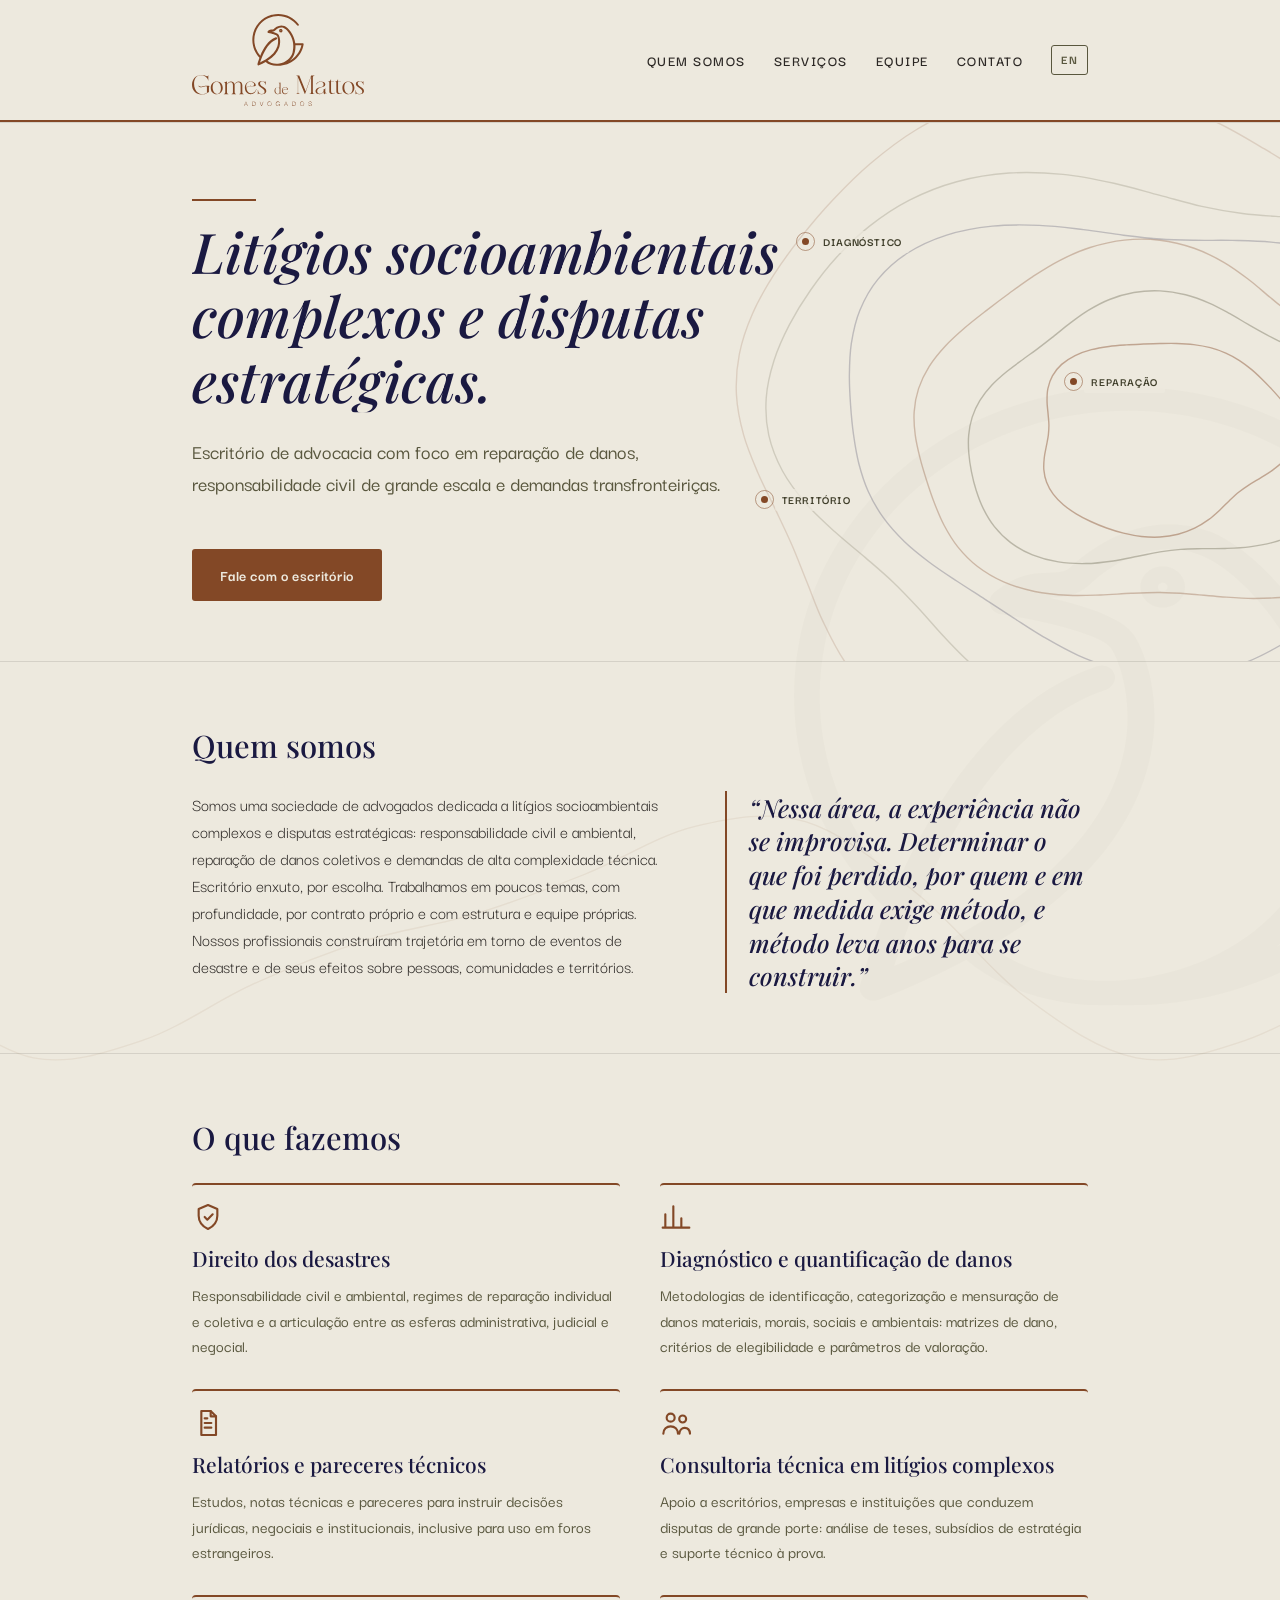
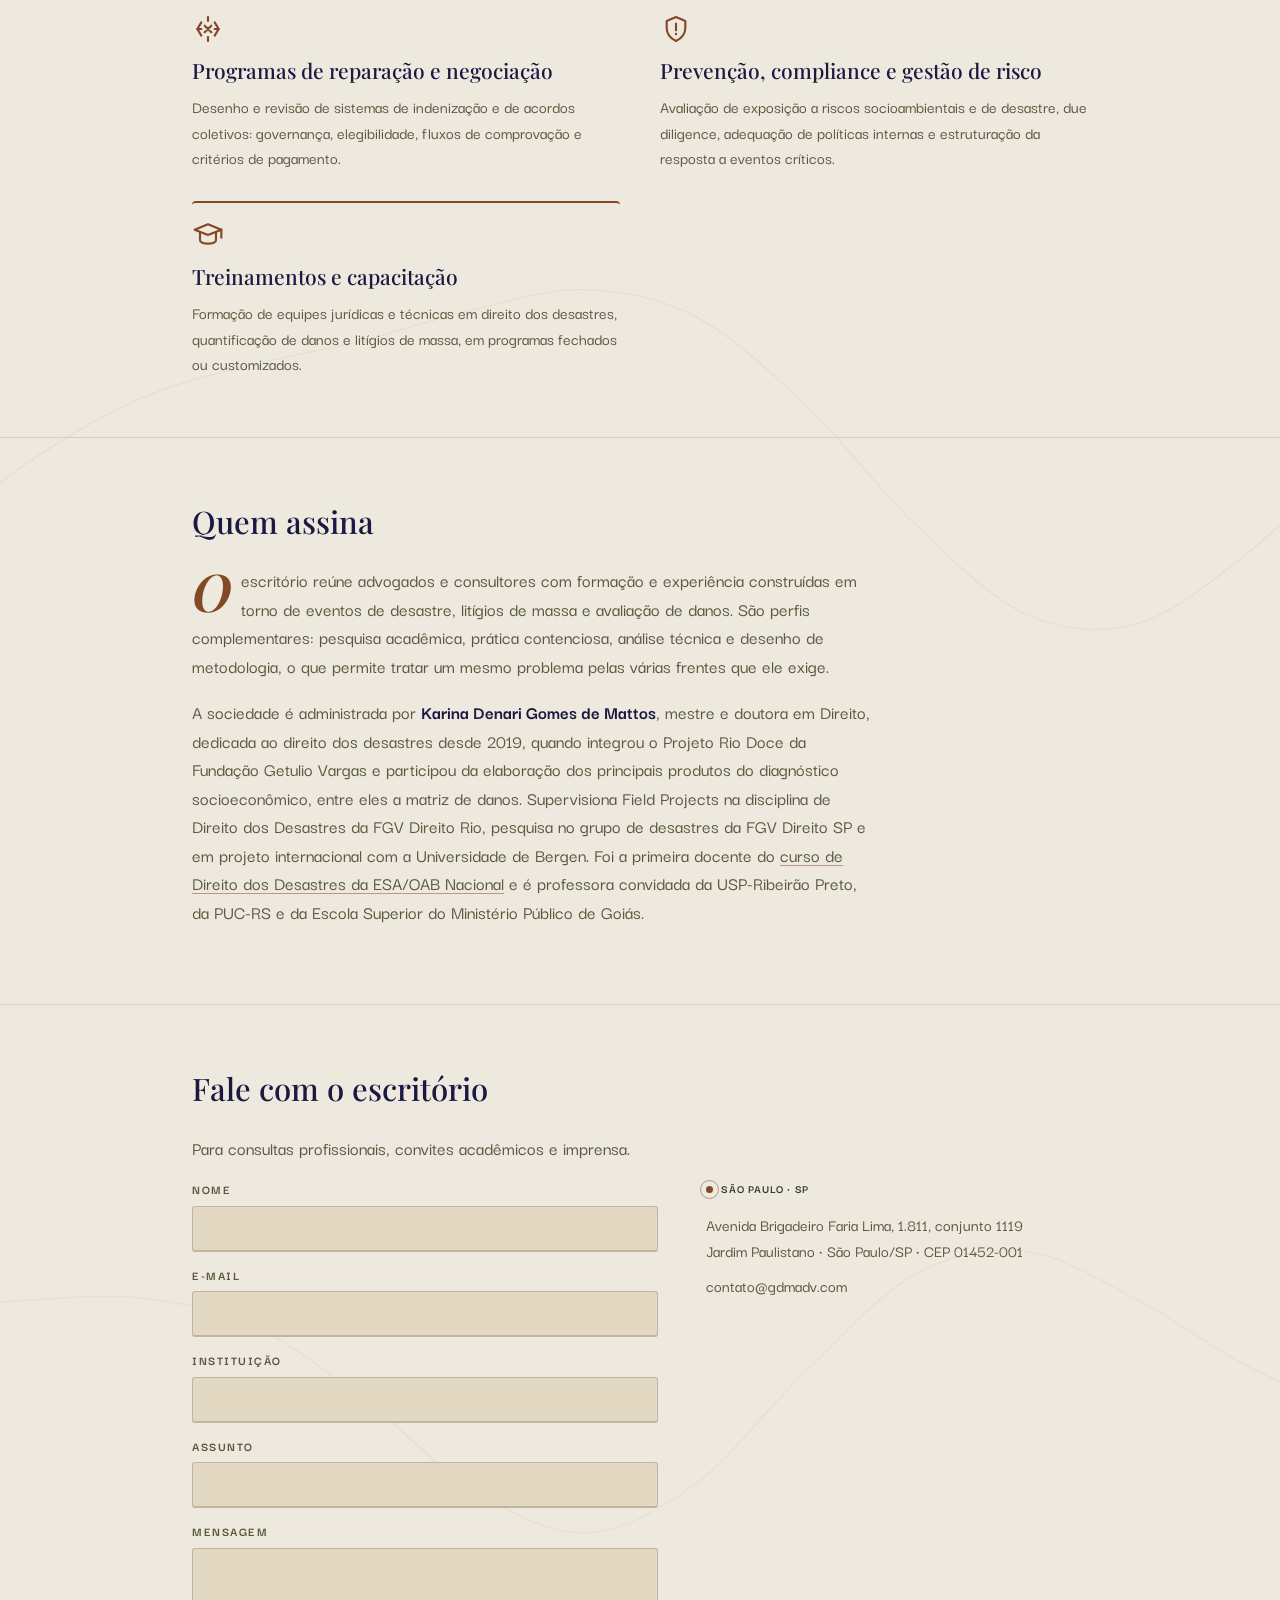
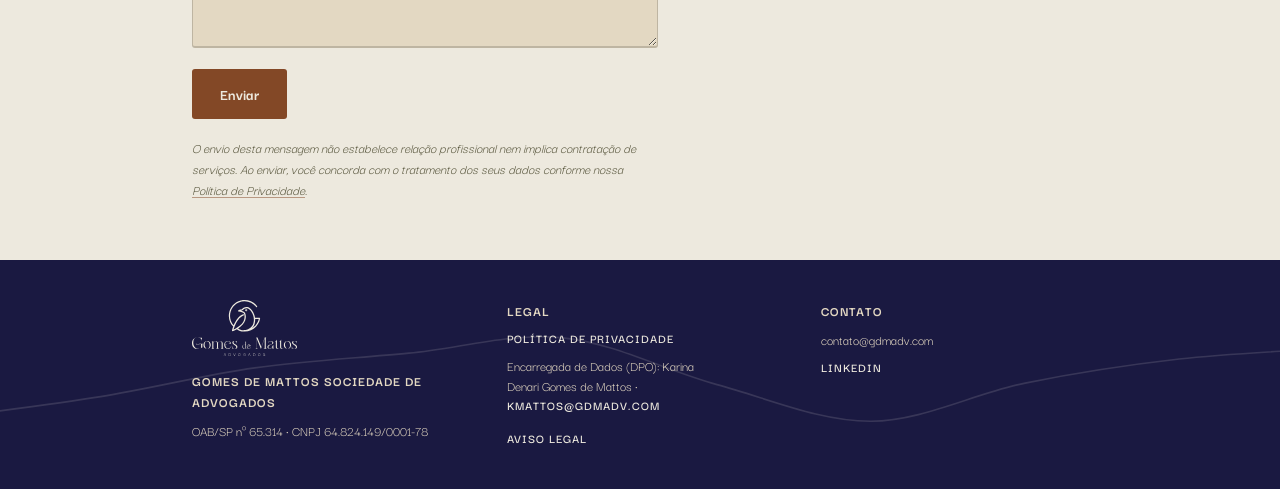
==== commit 2bc591c0: "Add files via upload" ====
--- a/index.html
+++ b/index.html
@@ -29,19 +29,42 @@
 <div class="rule"></div>
 
 <section class="hero">
-  <div class="wrap">
+  <svg class="hero-map" viewBox="0 0 980 660" xmlns="http://www.w3.org/2000/svg" preserveAspectRatio="xMidYMid slice" aria-hidden="true">
+<path class="contour contour-0" d="M 786.55 330.00 C 786.33 333.93 785.34 337.98 783.63 341.72 C 781.92 345.46 779.27 349.13 776.31 352.44 C 773.34 355.75 769.54 358.78 765.86 361.57 C 762.18 364.36 758.02 366.78 754.23 369.17 C 750.44 371.56 746.60 373.65 743.13 375.93 C 739.66 378.20 736.47 380.38 733.39 382.84 C 730.31 385.30 727.60 387.90 724.65 390.67 C 721.71 393.44 718.95 396.49 715.70 399.46 C 712.45 402.43 709.07 405.65 705.15 408.48 C 701.23 411.31 696.89 414.17 692.17 416.44 C 687.45 418.70 682.20 420.71 676.84 422.07 C 671.47 423.43 665.67 424.29 660.00 424.62 C 654.33 424.96 648.44 424.68 642.80 424.09 C 637.15 423.49 631.52 422.34 626.12 421.03 C 620.72 419.73 615.46 418.04 610.39 416.23 C 605.32 414.42 600.40 412.39 595.69 410.19 C 590.99 408.00 586.39 405.65 582.15 403.05 C 577.90 400.46 573.79 397.67 570.24 394.63 C 566.68 391.59 563.40 388.28 560.80 384.81 C 558.21 381.33 556.11 377.56 554.67 373.79 C 553.22 370.02 552.47 366.02 552.11 362.18 C 551.75 358.33 552.13 354.43 552.52 350.74 C 552.91 347.04 553.84 343.46 554.47 340.00 C 555.10 336.55 555.89 333.30 556.28 330.00 C 556.67 326.70 556.85 323.56 556.81 320.22 C 556.76 316.87 556.30 313.52 556.02 309.94 C 555.73 306.35 555.10 302.58 555.08 298.71 C 555.05 294.84 555.02 290.69 555.86 286.71 C 556.70 282.73 557.97 278.55 560.10 274.81 C 562.23 271.06 565.14 267.36 568.64 264.22 C 572.15 261.09 576.53 258.28 581.14 256.01 C 585.75 253.73 591.07 251.98 596.30 250.57 C 601.54 249.16 607.16 248.30 612.57 247.55 C 617.98 246.81 623.45 246.47 628.78 246.10 C 634.10 245.73 639.31 245.55 644.52 245.33 C 649.72 245.12 654.82 244.91 660.00 244.81 C 665.18 244.72 670.37 244.59 675.59 244.76 C 680.81 244.92 686.13 245.16 691.33 245.82 C 696.52 246.48 701.80 247.39 706.77 248.70 C 711.74 250.02 716.64 251.73 721.17 253.72 C 725.69 255.71 729.95 258.12 733.91 260.65 C 737.87 263.17 741.46 266.02 744.90 268.87 C 748.35 271.72 751.47 274.73 754.58 277.74 C 757.69 280.76 760.64 283.81 763.56 286.95 C 766.47 290.09 769.39 293.25 772.07 296.58 C 774.74 299.91 777.45 303.33 779.59 306.93 C 781.73 310.53 783.73 314.32 784.89 318.16 C 786.05 322.01 786.76 326.07 786.55 330.00 Z" fill="none" stroke="#834826" stroke-width="1.3" opacity="0.42"/>
+<path class="contour contour-1" d="M 845.37 330.00 C 844.90 335.80 843.58 341.59 842.04 347.26 C 840.51 352.92 838.45 358.50 836.14 363.98 C 833.83 369.47 831.24 374.89 828.18 380.16 C 825.12 385.42 821.79 390.68 817.77 395.58 C 813.76 400.49 809.28 405.34 804.09 409.61 C 798.90 413.87 793.01 417.89 786.64 421.18 C 780.27 424.47 773.10 427.24 765.87 429.34 C 758.63 431.44 750.78 432.80 743.23 433.79 C 735.67 434.78 727.90 435.00 720.56 435.27 C 713.23 435.54 706.09 435.28 699.23 435.41 C 692.37 435.55 685.93 435.56 679.39 436.07 C 672.86 436.57 666.66 437.38 660.00 438.45 C 653.34 439.52 646.68 441.11 639.43 442.50 C 632.18 443.90 624.53 445.71 616.52 446.83 C 608.51 447.96 599.88 449.11 591.39 449.26 C 582.90 449.41 573.90 449.08 565.59 447.74 C 557.27 446.40 548.87 444.18 541.50 441.19 C 534.12 438.21 527.21 434.22 521.32 429.85 C 515.44 425.48 510.43 420.25 506.18 414.98 C 501.94 409.71 498.69 403.91 495.85 398.24 C 493.01 392.57 490.97 386.70 489.14 380.96 C 487.30 375.22 485.95 369.48 484.82 363.80 C 483.70 358.11 482.82 352.47 482.39 346.84 C 481.97 341.20 481.77 335.56 482.28 330.00 C 482.80 324.44 483.74 318.84 485.48 313.46 C 487.22 308.08 489.67 302.73 492.73 297.73 C 495.79 292.73 499.69 287.91 503.86 283.43 C 508.02 278.95 512.91 274.82 517.71 270.85 C 522.50 266.88 527.69 263.29 532.63 259.63 C 537.57 255.97 542.52 252.55 547.36 248.90 C 552.21 245.26 556.83 241.59 561.69 237.76 C 566.55 233.92 571.26 229.85 576.53 225.90 C 581.80 221.96 587.22 217.74 593.31 214.08 C 599.40 210.41 606.01 206.70 613.08 203.92 C 620.15 201.14 627.93 198.74 635.75 197.40 C 643.57 196.05 651.98 195.52 660.00 195.88 C 668.02 196.23 676.24 197.64 683.85 199.54 C 691.47 201.44 698.83 204.33 705.68 207.27 C 712.52 210.20 718.82 213.80 724.93 217.14 C 731.04 220.48 736.61 224.03 742.34 227.31 C 748.08 230.59 753.55 233.72 759.33 236.80 C 765.11 239.87 771.00 242.68 777.02 245.75 C 783.04 248.81 789.39 251.75 795.45 255.17 C 801.50 258.59 807.80 262.17 813.33 266.26 C 818.87 270.35 824.28 274.85 828.63 279.71 C 832.99 284.56 836.74 289.92 839.46 295.38 C 842.17 300.84 843.93 306.70 844.91 312.47 C 845.90 318.24 845.85 324.20 845.37 330.00 Z" fill="none" stroke="#59573E" stroke-width="1.3" opacity="0.34"/>
+<path class="contour contour-2" d="M 898.00 330.00 C 899.01 337.44 899.01 345.05 898.56 352.61 C 898.11 360.18 896.96 367.80 895.32 375.40 C 893.68 383.00 891.59 390.67 888.72 398.21 C 885.85 405.76 882.52 413.41 878.09 420.66 C 873.67 427.91 868.50 435.20 862.15 441.69 C 855.81 448.18 848.35 454.44 840.00 459.60 C 831.64 464.76 822.00 469.27 812.03 472.65 C 802.06 476.03 790.97 478.36 780.18 479.87 C 769.39 481.39 758.01 481.69 747.29 481.72 C 736.56 481.76 725.90 480.78 715.85 480.08 C 705.80 479.38 696.28 478.17 686.98 477.53 C 677.67 476.88 668.97 476.33 660.00 476.22 C 651.03 476.11 642.35 476.51 633.14 476.89 C 623.93 477.27 614.52 478.19 604.74 478.50 C 594.95 478.81 584.61 479.31 574.42 478.76 C 564.22 478.21 553.51 477.28 543.56 475.21 C 533.62 473.13 523.58 470.16 514.74 466.30 C 505.89 462.44 497.59 457.46 490.50 452.04 C 483.40 446.62 477.35 440.22 472.15 433.78 C 466.96 427.34 462.95 420.30 459.30 413.43 C 455.65 406.56 452.94 399.49 450.24 392.56 C 447.54 385.63 445.31 378.75 443.11 371.84 C 440.91 364.94 438.78 358.11 437.03 351.13 C 435.29 344.16 433.54 337.13 432.64 330.00 C 431.73 322.87 431.11 315.56 431.62 308.35 C 432.13 301.14 433.37 293.78 435.71 286.73 C 438.04 279.68 441.47 272.67 445.62 266.06 C 449.77 259.46 455.07 253.13 460.63 247.12 C 466.18 241.11 472.59 235.50 478.97 229.99 C 485.35 224.47 492.13 219.29 498.92 214.02 C 505.70 208.75 512.54 203.57 519.69 198.34 C 526.84 193.12 534.01 187.74 541.84 182.64 C 549.66 177.54 557.77 172.24 566.65 167.74 C 575.53 163.23 585.07 158.79 595.10 155.62 C 605.14 152.45 616.04 149.85 626.85 148.73 C 637.67 147.60 649.18 147.61 660.00 148.88 C 670.82 150.15 681.80 152.90 691.75 156.35 C 701.70 159.81 711.16 164.68 719.70 169.59 C 728.23 174.50 735.81 180.39 742.95 185.82 C 750.09 191.24 756.23 196.99 762.54 202.13 C 768.84 207.27 774.54 212.16 780.77 216.68 C 787.01 221.19 793.24 225.18 799.95 229.24 C 806.66 233.29 813.85 236.92 821.06 241.02 C 828.27 245.12 836.05 249.15 843.22 253.84 C 850.40 258.52 857.80 263.54 864.12 269.13 C 870.43 274.71 876.39 280.87 881.12 287.34 C 885.85 293.81 889.68 300.85 892.50 307.96 C 895.31 315.07 896.99 322.56 898.00 330.00 Z" fill="none" stroke="#834826" stroke-width="1.3" opacity="0.3"/>
+<path class="contour contour-3" d="M 970.99 330.00 C 971.81 339.68 971.28 349.74 968.87 359.28 C 966.46 368.81 962.14 378.41 956.55 387.21 C 950.96 396.02 943.33 404.43 935.31 412.11 C 927.30 419.79 917.70 426.72 908.48 433.29 C 899.26 439.86 889.29 445.63 879.97 451.53 C 870.66 457.42 861.44 462.83 852.58 468.66 C 843.72 474.49 835.41 480.34 826.80 486.51 C 818.18 492.69 810.00 499.29 800.89 505.70 C 791.79 512.12 782.54 519.02 772.17 524.98 C 761.81 530.94 750.64 536.99 738.71 541.49 C 726.77 545.98 713.70 549.85 700.58 551.95 C 687.47 554.05 673.40 554.80 660.00 554.09 C 646.60 553.37 632.88 550.92 620.20 547.66 C 607.52 544.39 595.25 539.50 583.90 534.49 C 572.55 529.47 562.09 523.37 552.09 517.57 C 542.09 511.78 533.00 505.58 523.90 499.73 C 514.80 493.88 506.23 488.15 497.50 482.48 C 488.77 476.81 480.10 471.42 471.51 465.71 C 462.93 460.01 454.16 454.40 445.98 448.24 C 437.81 442.08 429.61 435.68 422.45 428.75 C 415.28 421.82 408.56 414.39 402.99 406.65 C 397.41 398.91 392.76 390.64 388.97 382.29 C 385.18 373.93 382.52 365.23 380.25 356.52 C 377.98 347.80 376.63 338.96 375.35 330.00 C 374.07 321.04 373.24 312.03 372.59 302.76 C 371.93 293.48 371.32 284.04 371.43 274.33 C 371.55 264.62 371.68 254.54 373.29 244.49 C 374.90 234.45 376.99 223.94 381.10 214.06 C 385.20 204.18 390.55 194.05 397.90 185.20 C 405.25 176.34 414.54 167.80 425.19 160.94 C 435.85 154.08 448.65 148.25 461.82 144.05 C 475.00 139.85 489.89 137.24 504.23 135.74 C 518.57 134.24 533.72 134.49 547.84 135.04 C 561.96 135.59 575.91 137.52 588.94 139.05 C 601.97 140.57 614.18 142.74 626.02 144.19 C 637.87 145.64 648.82 146.96 660.00 147.75 C 671.18 148.54 681.88 148.71 693.11 148.93 C 704.33 149.14 715.67 148.75 727.35 149.03 C 739.03 149.31 751.20 149.42 763.21 150.60 C 775.22 151.79 787.65 153.41 799.41 156.14 C 811.17 158.87 822.93 162.51 833.76 166.96 C 844.58 171.41 854.89 176.92 864.37 182.86 C 873.84 188.79 882.49 195.60 890.63 202.58 C 898.76 209.57 906.12 217.09 913.20 224.75 C 920.28 232.41 926.88 240.35 933.10 248.55 C 939.32 256.75 945.35 265.18 950.50 273.96 C 955.65 282.73 960.59 291.84 964.00 301.18 C 967.42 310.52 970.18 320.32 970.99 330.00 Z" fill="none" stroke="#1A1941" stroke-width="1.3" opacity="0.22"/>
+<path class="contour contour-4" d="M 1021.08 330.00 C 1020.69 341.35 1019.94 352.69 1018.11 363.95 C 1016.28 375.20 1013.97 386.55 1010.08 397.54 C 1006.20 408.52 1001.32 419.56 994.81 429.85 C 988.30 440.14 980.25 450.20 971.03 459.29 C 961.81 468.38 950.85 476.82 939.48 484.40 C 928.10 491.99 915.33 498.61 902.78 504.80 C 890.23 511.00 876.99 516.24 864.17 521.57 C 851.34 526.90 838.53 531.67 825.82 536.79 C 813.10 541.91 800.73 547.02 787.88 552.28 C 775.03 557.55 762.31 563.21 748.71 568.37 C 735.12 573.54 721.09 579.06 706.31 583.25 C 691.52 587.44 675.81 591.45 660.00 593.50 C 644.19 595.55 627.41 596.58 611.44 595.56 C 595.48 594.55 579.08 591.74 564.20 587.42 C 549.32 583.09 534.93 576.66 522.16 569.60 C 509.38 562.54 497.94 553.68 487.56 545.05 C 477.17 536.42 468.44 526.77 459.86 517.80 C 451.27 508.83 443.97 499.74 436.06 491.24 C 428.14 482.74 420.65 474.73 412.36 466.82 C 404.07 458.91 395.33 451.57 386.30 443.77 C 377.28 435.97 367.40 428.39 358.20 420.01 C 348.99 411.62 339.23 402.92 331.08 393.46 C 322.93 384.00 315.07 373.82 309.31 363.24 C 303.55 352.67 299.05 341.32 296.53 330.00 C 294.01 318.68 293.38 306.86 294.19 295.32 C 294.99 283.79 297.75 272.14 301.35 260.81 C 304.95 249.48 310.07 238.29 315.76 227.34 C 321.45 216.38 328.10 205.61 335.47 195.10 C 342.84 184.58 350.86 174.14 359.97 164.24 C 369.09 154.35 378.96 144.50 390.17 135.72 C 401.38 126.95 413.74 118.46 427.23 111.59 C 440.73 104.72 455.71 98.68 471.15 94.50 C 486.60 90.31 503.45 87.60 519.89 86.46 C 536.34 85.32 553.60 86.09 569.81 87.66 C 586.03 89.23 602.16 92.63 617.19 95.88 C 632.22 99.14 646.39 103.59 660.00 107.18 C 673.61 110.77 686.10 114.60 698.87 117.41 C 711.65 120.22 723.68 122.41 736.64 124.05 C 749.61 125.69 762.65 126.30 776.64 127.25 C 790.64 128.19 805.48 128.35 820.62 129.70 C 835.75 131.05 851.99 132.36 867.45 135.34 C 882.92 138.32 899.03 142.15 913.39 147.56 C 927.75 152.96 941.79 159.85 953.63 167.78 C 965.47 175.70 975.94 185.22 984.44 195.13 C 992.95 205.04 999.44 216.17 1004.66 227.21 C 1009.87 238.25 1013.09 249.94 1015.72 261.37 C 1018.35 272.81 1019.54 284.40 1020.43 295.83 C 1021.32 307.27 1021.46 318.65 1021.08 330.00 Z" fill="none" stroke="#59573E" stroke-width="1.3" opacity="0.2"/>
+<path class="contour contour-5" d="M 1079.87 330.00 C 1079.83 343.17 1078.52 356.35 1076.67 369.50 C 1074.83 382.64 1072.33 395.79 1068.81 408.87 C 1065.30 421.95 1061.28 435.16 1055.60 447.98 C 1049.92 460.80 1043.33 473.76 1034.75 485.78 C 1026.17 497.81 1016.01 509.67 1004.13 520.12 C 992.25 530.58 978.32 540.30 963.48 548.51 C 948.64 556.71 931.85 563.60 915.09 569.36 C 898.33 575.12 880.32 579.29 862.93 583.07 C 845.54 586.86 827.86 589.30 810.76 592.06 C 793.67 594.83 777.00 596.95 760.36 599.66 C 743.71 602.38 727.62 605.26 710.90 608.36 C 694.17 611.47 677.53 615.21 660.00 618.29 C 642.47 621.38 624.31 624.95 605.72 626.87 C 587.12 628.79 567.48 630.43 548.43 629.80 C 529.38 629.16 509.54 627.22 491.41 623.04 C 473.29 618.87 455.30 612.57 439.69 604.75 C 424.08 596.92 409.80 586.76 397.75 576.08 C 385.70 565.40 375.87 552.86 367.39 540.68 C 358.91 528.50 352.79 515.38 346.88 502.99 C 340.97 490.61 336.75 478.20 331.95 466.37 C 327.14 454.54 322.92 443.22 318.04 431.98 C 313.16 420.75 307.92 410.03 302.68 398.94 C 297.45 387.84 291.53 376.88 286.62 365.39 C 281.71 353.90 276.57 342.12 273.22 330.00 C 269.87 317.88 267.19 305.27 266.52 292.70 C 265.85 280.14 266.71 267.21 269.20 254.60 C 271.68 242.00 276.06 229.38 281.41 217.09 C 286.77 204.81 293.78 192.78 301.32 180.90 C 308.85 169.02 317.46 157.41 326.61 145.81 C 335.77 134.21 345.51 122.66 356.24 111.29 C 366.97 99.93 378.25 88.37 391.01 77.60 C 403.77 66.83 417.50 55.93 432.81 46.68 C 448.12 37.42 464.98 28.56 482.86 22.09 C 500.75 15.62 520.45 10.44 540.12 7.86 C 559.78 5.29 580.89 4.91 600.87 6.65 C 620.86 8.39 641.29 12.81 660.00 18.28 C 678.71 23.76 696.68 31.70 713.12 39.48 C 729.56 47.26 744.44 56.61 758.64 64.95 C 772.84 73.30 785.40 82.00 798.33 89.54 C 811.27 97.09 823.25 103.96 836.24 110.22 C 849.22 116.48 862.31 121.64 876.24 127.10 C 890.17 132.55 905.01 137.21 919.80 142.94 C 934.60 148.68 950.41 154.38 964.98 161.50 C 979.55 168.62 994.47 176.54 1007.23 185.66 C 1020.00 194.77 1031.97 205.16 1041.57 216.20 C 1051.18 227.24 1058.97 239.51 1064.85 251.89 C 1070.74 264.27 1074.37 277.47 1076.88 290.48 C 1079.38 303.50 1079.90 316.83 1079.87 330.00 Z" fill="none" stroke="#834826" stroke-width="1.3" opacity="0.16"/>
+</svg>
+  <div class="hero-marker hero-marker-1"><span class="hero-marker-dot"></span><span class="hero-marker-label">Diagn&oacute;stico</span></div>
+  <div class="hero-marker hero-marker-2"><span class="hero-marker-dot"></span><span class="hero-marker-label">Repara&ccedil;&atilde;o</span></div>
+  <div class="hero-marker hero-marker-3"><span class="hero-marker-dot"></span><span class="hero-marker-label">Territ&oacute;rio</span></div>
+  <div class="wrap">
+    <span class="hero-kicker"></span>
     <h1>Lit&iacute;gios socioambientais complexos e disputas estrat&eacute;gicas.</h1>
     <p class="lead">Escrit&oacute;rio de advocacia com foco em repara&ccedil;&atilde;o de danos, responsabilidade civil de grande escala e demandas transfronteiri&ccedil;as.</p>
     <a class="btn" href="#contato">Fale com o escrit&oacute;rio</a>
   </div>
 </section>
 
+<div class="territory-wrap">
+<svg class="territory-lines" viewBox="0 0 1000 2350" preserveAspectRatio="none" xmlns="http://www.w3.org/2000/svg" aria-hidden="true">
+<path class="territory-line territory-line-0" d="M -60.00 282.65 C -45.64 291.08 -2.56 327.30 26.15 333.23 C 54.87 339.15 83.59 328.60 112.31 318.22 C 141.03 307.85 169.74 284.82 198.46 270.97 C 227.18 257.11 255.90 244.84 284.62 235.10 C 313.33 225.37 342.05 221.90 370.77 212.56 C 399.49 203.22 428.21 191.35 456.92 179.07 C 485.64 166.79 514.36 146.24 543.08 138.88 C 571.79 131.53 600.51 125.70 629.23 134.95 C 657.95 144.20 686.67 169.75 715.38 194.36 C 744.10 218.98 772.82 259.51 801.54 282.65 C 830.26 305.80 858.97 327.30 887.69 333.23 C 916.41 339.15 945.13 328.60 973.85 318.22 C 1002.56 307.85 1045.64 278.84 1060.00 270.97" fill="none" stroke="#834826" stroke-width="1.1" opacity="0.07"/>
+<path class="territory-line territory-line-1" d="M -60.00 1245.60 C -45.64 1233.63 -2.56 1194.39 26.15 1173.78 C 54.87 1153.17 83.59 1135.10 112.31 1121.93 C 141.03 1108.75 169.74 1102.69 198.46 1094.71 C 227.18 1086.72 255.90 1081.78 284.62 1074.04 C 313.33 1066.30 342.05 1055.31 370.77 1048.27 C 399.49 1041.22 428.21 1030.79 456.92 1031.77 C 485.64 1032.75 514.36 1038.04 543.08 1054.14 C 571.79 1070.24 600.51 1099.20 629.23 1128.36 C 657.95 1157.52 686.67 1199.78 715.38 1229.10 C 744.10 1258.43 772.82 1290.43 801.54 1304.32 C 830.26 1318.22 858.97 1320.93 887.69 1312.49 C 916.41 1304.05 945.13 1277.88 973.85 1253.69 C 1002.56 1229.50 1045.64 1181.76 1060.00 1167.38" fill="none" stroke="#59573E" stroke-width="1.1" opacity="0.06"/>
+<path class="territory-line territory-line-2" d="M -60.00 1889.14 C -45.64 1887.60 -2.56 1881.61 26.15 1879.90 C 54.87 1878.18 83.59 1875.11 112.31 1878.85 C 141.03 1882.58 169.74 1888.11 198.46 1902.31 C 227.18 1916.50 255.90 1941.03 284.62 1964.00 C 313.33 1986.97 342.05 2021.50 370.77 2040.13 C 399.49 2058.76 428.21 2076.67 456.92 2075.78 C 485.64 2074.89 514.36 2057.37 543.08 2034.79 C 571.79 2012.20 600.51 1969.67 629.23 1940.26 C 657.95 1910.84 686.67 1875.09 715.38 1858.31 C 744.10 1841.53 772.82 1836.05 801.54 1839.57 C 830.26 1843.08 858.97 1863.42 887.69 1879.41 C 916.41 1895.39 945.13 1919.36 973.85 1935.48 C 1002.56 1951.60 1045.64 1969.37 1060.00 1976.14" fill="none" stroke="#834826" stroke-width="1.0" opacity="0.055"/>
+</svg>
+
 <section id="sobre">
   <div class="wrap">
     <h3>Quem somos</h3>
-    <p>Somos uma sociedade de advogados dedicada a lit&iacute;gios socioambientais complexos e disputas estrat&eacute;gicas: responsabilidade civil e ambiental, repara&ccedil;&atilde;o de danos coletivos e demandas de alta complexidade t&eacute;cnica.</p>
-    <p>Escrit&oacute;rio enxuto, por escolha. Trabalhamos em poucos temas, com profundidade, por contrato pr&oacute;prio e com estrutura e equipe pr&oacute;prias. Nossos profissionais constru&iacute;ram trajet&oacute;ria em torno de eventos de desastre e de seus efeitos sobre pessoas, comunidades e territ&oacute;rios.</p>
-    <p>Nessa &aacute;rea, a experi&ecirc;ncia n&atilde;o se improvisa. Determinar o que foi perdido, por quem e em que medida exige m&eacute;todo, e m&eacute;todo leva anos para se construir.</p>
+    <div class="sobre-grid">
+      <div class="sobre-text">
+        <p>Somos uma sociedade de advogados dedicada a lit&iacute;gios socioambientais complexos e disputas estrat&eacute;gicas: responsabilidade civil e ambiental, repara&ccedil;&atilde;o de danos coletivos e demandas de alta complexidade t&eacute;cnica.</p>
+        <p>Escrit&oacute;rio enxuto, por escolha. Trabalhamos em poucos temas, com profundidade, por contrato pr&oacute;prio e com estrutura e equipe pr&oacute;prias. Nossos profissionais constru&iacute;ram trajet&oacute;ria em torno de eventos de desastre e de seus efeitos sobre pessoas, comunidades e territ&oacute;rios.</p>
+      </div>
+      <blockquote class="sobre-pullquote"><p>&ldquo;Nessa &aacute;rea, a experi&ecirc;ncia n&atilde;o se improvisa. Determinar o que foi perdido, por quem e em que medida exige m&eacute;todo, e m&eacute;todo leva anos para se construir.&rdquo;</p></blockquote>
+    </div>
   </div>
 </section>
 
@@ -50,30 +73,37 @@
     <h3>O que fazemos</h3>
     <div class="services-grid">
       <div class="service-card">
+        <span class="service-icon"><svg viewBox="0 0 24 24" fill="none" stroke="currentColor" stroke-width="1.6" stroke-linecap="round" stroke-linejoin="round"><path d="M12 3l7 3v5c0 4.5-3 8-7 10-4-2-7-5.5-7-10V6l7-3z"/><path d="M9.5 12l2 2 4-4"/></svg></span>
         <h4>Direito dos desastres</h4>
         <p>Responsabilidade civil e ambiental, regimes de repara&ccedil;&atilde;o individual e coletiva e a articula&ccedil;&atilde;o entre as esferas administrativa, judicial e negocial.</p>
       </div>
       <div class="service-card">
+        <span class="service-icon"><svg viewBox="0 0 24 24" fill="none" stroke="currentColor" stroke-width="1.6" stroke-linecap="round" stroke-linejoin="round"><path d="M4 20V10M10 20V4M16 20v-7M22 20H2"/></svg></span>
         <h4>Diagn&oacute;stico e quantifica&ccedil;&atilde;o de danos</h4>
         <p>Metodologias de identifica&ccedil;&atilde;o, categoriza&ccedil;&atilde;o e mensura&ccedil;&atilde;o de danos materiais, morais, sociais e ambientais: matrizes de dano, crit&eacute;rios de elegibilidade e par&acirc;metros de valora&ccedil;&atilde;o.</p>
       </div>
       <div class="service-card">
+        <span class="service-icon"><svg viewBox="0 0 24 24" fill="none" stroke="currentColor" stroke-width="1.6" stroke-linecap="round" stroke-linejoin="round"><path d="M7 3h7l4 4v14H7V3z"/><path d="M14 3v4h4M9.5 12h5M9.5 15.5h5M9.5 8.5h2"/></svg></span>
         <h4>Relat&oacute;rios e pareceres t&eacute;cnicos</h4>
         <p>Estudos, notas t&eacute;cnicas e pareceres para instruir decis&otilde;es jur&iacute;dicas, negociais e institucionais, inclusive para uso em foros estrangeiros.</p>
       </div>
       <div class="service-card">
+        <span class="service-icon"><svg viewBox="0 0 24 24" fill="none" stroke="currentColor" stroke-width="1.6" stroke-linecap="round" stroke-linejoin="round"><circle cx="8" cy="8" r="3"/><circle cx="17" cy="9" r="2.6"/><path d="M2.5 20c0-3.3 2.5-5.5 5.5-5.5s5.5 2.2 5.5 5.5M14.5 20c.2-2.6 1.9-4.3 4-4.3s3.8 1.6 4 4.3"/></svg></span>
         <h4>Consultoria t&eacute;cnica em lit&iacute;gios complexos</h4>
         <p>Apoio a escrit&oacute;rios, empresas e institui&ccedil;&otilde;es que conduzem disputas de grande porte: an&aacute;lise de teses, subs&iacute;dios de estrat&eacute;gia e suporte t&eacute;cnico &agrave; prova.</p>
       </div>
       <div class="service-card">
+        <span class="service-icon"><svg viewBox="0 0 24 24" fill="none" stroke="currentColor" stroke-width="1.6" stroke-linecap="round" stroke-linejoin="round"><path d="M12 3v3M12 18v3M4 12h3M17 12h3"/><path d="M7 7l-3 5 3 5M17 7l3 5-3 5"/><path d="M9.5 9.5l5 5M14.5 9.5l-5 5"/></svg></span>
         <h4>Programas de repara&ccedil;&atilde;o e negocia&ccedil;&atilde;o</h4>
         <p>Desenho e revis&atilde;o de sistemas de indeniza&ccedil;&atilde;o e de acordos coletivos: governan&ccedil;a, elegibilidade, fluxos de comprova&ccedil;&atilde;o e crit&eacute;rios de pagamento.</p>
       </div>
       <div class="service-card">
+        <span class="service-icon"><svg viewBox="0 0 24 24" fill="none" stroke="currentColor" stroke-width="1.6" stroke-linecap="round" stroke-linejoin="round"><path d="M12 3l7 3v5c0 4.5-3 8-7 10-4-2-7-5.5-7-10V6l7-3z"/><path d="M12 8v5"/><circle cx="12" cy="15.8" r=".9" fill="currentColor" stroke="none"/></svg></span>
         <h4>Preven&ccedil;&atilde;o, compliance e gest&atilde;o de risco</h4>
         <p>Avalia&ccedil;&atilde;o de exposi&ccedil;&atilde;o a riscos socioambientais e de desastre, due diligence, adequa&ccedil;&atilde;o de pol&iacute;ticas internas e estrutura&ccedil;&atilde;o da resposta a eventos cr&iacute;ticos.</p>
       </div>
       <div class="service-card">
+        <span class="service-icon"><svg viewBox="0 0 24 24" fill="none" stroke="currentColor" stroke-width="1.6" stroke-linecap="round" stroke-linejoin="round"><path d="M2 8l10-4 10 4-10 4-10-4z"/><path d="M6 10.5V16c0 1.4 2.7 2.5 6 2.5s6-1.1 6-2.5v-5.5M22 8v6"/></svg></span>
         <h4>Treinamentos e capacita&ccedil;&atilde;o</h4>
         <p>Forma&ccedil;&atilde;o de equipes jur&iacute;dicas e t&eacute;cnicas em direito dos desastres, quantifica&ccedil;&atilde;o de danos e lit&iacute;gios de massa, em programas fechados ou customizados.</p>
       </div>
@@ -84,7 +114,7 @@
 <section id="equipe">
   <div class="wrap">
     <h3>Quem assina</h3>
-    <p>O escrit&oacute;rio re&uacute;ne advogados e consultores com forma&ccedil;&atilde;o e experi&ecirc;ncia constru&iacute;das em torno de eventos de desastre, lit&iacute;gios de massa e avalia&ccedil;&atilde;o de danos. S&atilde;o perfis complementares: pesquisa acad&ecirc;mica, pr&aacute;tica contenciosa, an&aacute;lise t&eacute;cnica e desenho de metodologia, o que permite tratar um mesmo problema pelas v&aacute;rias frentes que ele exige.</p>
+    <p class="equipe-lead">O escrit&oacute;rio re&uacute;ne advogados e consultores com forma&ccedil;&atilde;o e experi&ecirc;ncia constru&iacute;das em torno de eventos de desastre, lit&iacute;gios de massa e avalia&ccedil;&atilde;o de danos. S&atilde;o perfis complementares: pesquisa acad&ecirc;mica, pr&aacute;tica contenciosa, an&aacute;lise t&eacute;cnica e desenho de metodologia, o que permite tratar um mesmo problema pelas v&aacute;rias frentes que ele exige.</p>
     <p>A sociedade &eacute; administrada por <span class="team-name">Karina Denari Gomes de Mattos</span>, mestre e doutora em Direito, dedicada ao direito dos desastres desde 2019, quando integrou o Projeto Rio Doce da Funda&ccedil;&atilde;o Getulio Vargas e participou da elabora&ccedil;&atilde;o dos principais produtos do diagn&oacute;stico socioecon&ocirc;mico, entre eles a matriz de danos. Supervisiona Field Projects na disciplina de Direito dos Desastres da FGV Direito Rio, pesquisa no grupo de desastres da FGV Direito SP e em projeto internacional com a Universidade de Bergen. Foi a primeira docente do <a href="https://direitodosdesastres.com.br/" target="_blank" rel="noopener">curso de Direito dos Desastres da ESA/OAB Nacional</a> e &eacute; professora convidada da USP-Ribeir&atilde;o Preto, da PUC-RS e da Escola Superior do Minist&eacute;rio P&uacute;blico de Goi&aacute;s.</p>
   </div>
 </section>
@@ -120,6 +150,7 @@
         <p class="form-status" id="form-status">Abrindo seu aplicativo de e-mail com a mensagem preenchida &mdash; &eacute; s&oacute; conferir e enviar por l&aacute;.</p>
       </form>
       <div class="contact-info">
+        <div class="contact-marker"><span class="hero-marker-dot"></span><span class="contact-marker-label">S&atilde;o Paulo &middot; SP</span></div>
         <p>Avenida Brigadeiro Faria Lima, 1.811, conjunto 1119<br>
         Jardim Paulistano &middot; S&atilde;o Paulo/SP &middot; CEP 01452-001</p>
         <p><a href="mailto:contato@gdmadv.com">contato@gdmadv.com</a></p>
@@ -128,20 +159,36 @@
   </div>
 </section>
 
+</div>
+
 <footer>
   <div class="wrap">
-    <div class="footer-legal">
-      <img class="logo-mark logo-mark--footer" src="/assets/logo-cream.svg" alt="Gomes de Mattos Advogados">
-      <p style="margin-top:14px;">Gomes de Mattos Sociedade de Advogados</p>
-      <p>OAB/SP n&ordm; 65.314 &middot; CNPJ 64.824.149/0001-78</p>
-      <p>Encarregada de Dados (DPO): Karina Denari Gomes de Mattos &middot; <a href="mailto:kmattos@gdmadv.com">kmattos@gdmadv.com</a></p>
-      <div class="footer-links">
-        <a href="/privacidade.html">Pol&iacute;tica de Privacidade</a>
-        <a href="/aviso-legal.html">Aviso Legal</a>
-        <a href="https://www.linkedin.com/company/gdmadvogados/" target="_blank" rel="noopener">LinkedIn</a>
-      </div>
-    </div>
-  </div>
+    <div class="footer-cols">
+      <div class="footer-col">
+        <img class="logo-mark logo-mark--footer" src="/assets/logo-cream.svg" alt="Gomes de Mattos Advogados">
+        <p class="footer-col-title" style="margin-top:14px;">Gomes de Mattos Sociedade de Advogados</p>
+        <p>OAB/SP n&ordm; 65.314 &middot; CNPJ 64.824.149/0001-78</p>
+      </div>
+      <div class="footer-col">
+        <p class="footer-col-title">Legal</p>
+        <div class="footer-links">
+          <a href="/privacidade.html">Pol&iacute;tica de Privacidade</a>
+          <p class="footer-dpo-note">Encarregada de Dados (DPO): Karina Denari Gomes de Mattos &middot; <a href="mailto:kmattos@gdmadv.com">kmattos@gdmadv.com</a></p>
+          <a href="/aviso-legal.html">Aviso Legal</a>
+        </div>
+      </div>
+      <div class="footer-col">
+        <p class="footer-col-title">Contato</p>
+        <p><a href="mailto:contato@gdmadv.com">contato@gdmadv.com</a></p>
+        <div class="footer-links">
+          <a href="https://www.linkedin.com/company/gdmadvogados/" target="_blank" rel="noopener">LinkedIn</a>
+        </div>
+      </div>
+    </div>
+  </div>
+  <div class="footer-lines-wrap"><svg class="footer-lines" viewBox="0 0 960 140" preserveAspectRatio="none" xmlns="http://www.w3.org/2000/svg" aria-hidden="true">
+<path d="M -40.00 96.45 C -20.74 94.29 37.04 88.59 75.56 83.51 C 114.07 78.43 152.59 70.38 191.11 65.95 C 229.63 61.53 268.15 60.03 306.67 56.97 C 345.19 53.90 383.70 44.36 422.22 47.57 C 460.74 50.77 499.26 67.68 537.78 76.18 C 576.30 84.68 614.81 98.73 653.33 98.57 C 691.85 98.42 730.37 81.59 768.89 75.25 C 807.41 68.91 845.93 64.11 884.44 60.54 C 922.96 56.97 980.74 54.96 1000.00 53.85" fill="none" stroke="#EDE9DE" stroke-width="1" opacity="0.14"/>
+</svg></div>
 </footer>
 <script>
 window.GDM_MAILTO_LINES = function (f) {
@@ -165,5 +212,15 @@
   if (status) { status.classList.add('visible'); }
 });
 </script>
+<script>
+(function () {
+  var header = document.querySelector('header');
+  function onScroll() {
+    if (window.scrollY > 10) { header.classList.add('scrolled'); }
+    else { header.classList.remove('scrolled'); }
+  }
+  window.addEventListener('scroll', onScroll, { passive: true });
+})();
+</script>
 </body>
 </html>
--- a/style.css
+++ b/style.css
@@ -352,3 +352,162 @@
 @media (max-width: 640px) {
   .watermark { width: 78vw; right: -18%; bottom: -8%; }
 }
+
+
+/* ===== Visual refresh: hero map, section motion, footer (added) ===== */
+
+header {
+  position: sticky;
+  top: 0;
+  z-index: 50;
+  background-color: rgba(237,233,222,0.92);
+  backdrop-filter: blur(6px);
+  transition: box-shadow 0.25s ease, background-color 0.25s ease, backdrop-filter 0.25s ease;
+}
+header.scrolled {
+  background-color: rgba(237,233,222,0.94);
+  backdrop-filter: blur(10px);
+  box-shadow: 0 2px 16px rgba(44,40,37,0.12);
+}
+
+.hero { position: relative; overflow: hidden; isolation: isolate; }
+.hero-map {
+  position: absolute; top: -8%; right: -6%;
+  width: min(62%, 760px); height: 132%; z-index: 0; pointer-events: none;
+}
+.contour { transform-origin: 660px 330px; }
+.contour-0 { animation: driftA 22s ease-in-out infinite alternate; }
+.contour-1 { animation: driftB 28s ease-in-out infinite alternate; }
+.contour-2 { animation: driftA 34s ease-in-out infinite alternate-reverse; }
+.contour-3 { animation: driftB 26s ease-in-out infinite alternate-reverse; }
+.contour-4 { animation: driftA 31s ease-in-out infinite alternate; }
+.contour-5 { animation: driftB 24s ease-in-out infinite alternate; }
+@keyframes driftA { from { transform: translate(0,0) scale(1); } to { transform: translate(5px,-4px) scale(1.012); } }
+@keyframes driftB { from { transform: translate(0,0) scale(1); } to { transform: translate(-4px,5px) scale(0.99); } }
+
+.hero .wrap { position: relative; z-index: 1; }
+
+.hero-kicker {
+  display: block; height: 2px; width: 0; background: var(--marrom); margin-bottom: 18px;
+  animation: drawRule 0.6s 0.05s cubic-bezier(.4,0,.2,1) forwards;
+}
+@keyframes drawRule { to { width: 64px; } }
+
+.hero h1 { clip-path: inset(0 100% 0 0); animation: wipeIn 0.9s 0.25s cubic-bezier(.4,0,.2,1) forwards; }
+@keyframes wipeIn { to { clip-path: inset(0 0 0 0); } }
+
+.hero p.lead, .hero .btn {
+  opacity: 0; transform: translateY(10px); animation: heroFadeUp 0.6s ease forwards;
+}
+.hero p.lead { animation-delay: 0.65s; }
+.hero .btn { animation-delay: 0.85s; }
+@keyframes heroFadeUp { to { opacity: 1; transform: translateY(0); } }
+
+.hero-marker {
+  display: flex; position: absolute; z-index: 2; align-items: center; gap: 7px;
+  opacity: 0; animation: markerIn 0.5s ease forwards; pointer-events: none;
+}
+.hero-marker-dot { position: relative; width: 7px; height: 7px; border-radius: 50%; background: var(--marrom); flex-shrink: 0; }
+.hero-marker-dot::after {
+  content: ""; position: absolute; inset: -6px; border-radius: 50%;
+  border: 1px solid var(--marrom); opacity: 0.5; animation: markerPulse 2.6s ease-out infinite;
+}
+.hero-marker-label {
+  font-size: 12px; font-weight: 700; letter-spacing: 0.6px; text-transform: uppercase;
+  color: var(--verde-02); background: rgba(237,233,222,0.72); padding: 2px 7px;
+  border-radius: 2px; white-space: nowrap;
+}
+@keyframes markerIn { to { opacity: 1; } }
+@keyframes markerPulse { 0% { transform: scale(0.6); opacity: 0.6; } 100% { transform: scale(1.8); opacity: 0; } }
+
+.hero-marker-1 { top: 20%; right: 29%; animation-delay: 1.05s; }
+.hero-marker-2 { top: 46%; right: 9%;  animation-delay: 1.25s; }
+.hero-marker-3 { top: 68%; right: 33%; animation-delay: 1.45s; }
+
+@media (max-width: 900px) { .hero-map { width: 88%; right: -18%; opacity: 0.8; } }
+@media (max-width: 640px) {
+  .hero-map { width: 130%; right: -40%; top: 4%; height: 70%; opacity: 0.55; }
+  .hero-marker-3 { display: none; }
+}
+
+/* territory lines threading through sobre/servicos/equipe/contato */
+.territory-wrap { position: relative; }
+.territory-lines { position: absolute; inset: 0; width: 100%; height: 100%; z-index: 0; pointer-events: none; }
+.territory-wrap > section { position: relative; z-index: 1; }
+
+/* quem somos: pull-quote */
+.sobre-grid { display: grid; grid-template-columns: 1.35fr 1fr; gap: 44px; align-items: start; }
+.sobre-pullquote { margin: 0; border-left: 2px solid var(--marrom); padding-left: 22px; }
+.sobre-pullquote p {
+  font-family: 'Playfair Display', Georgia, serif; font-style: italic; font-weight: 500;
+  font-size: 25px; line-height: 1.35; color: var(--azul); max-width: none; margin: 0;
+}
+@media (max-width: 760px) { .sobre-grid { grid-template-columns: 1fr; } }
+
+/* servicos: hover arc fragment + icons */
+.service-card { position: relative; transition: transform 0.25s ease, box-shadow 0.25s ease; border-radius: 4px; }
+.service-card::before {
+  content: ""; position: absolute; top: -8px; left: -8px; width: 58px; height: 58px;
+  border: 1px solid var(--marrom); border-radius: 50%; opacity: 0; transform: scale(0.55);
+  transition: opacity 0.3s ease, transform 0.3s ease; pointer-events: none; z-index: 0;
+}
+.service-card:hover::before { opacity: 0.28; transform: scale(1); }
+.service-card:hover { transform: translateY(-5px); box-shadow: 0 14px 26px rgba(44,40,37,0.12); }
+.service-icon, .service-card h4, .service-card p { position: relative; z-index: 1; }
+.service-icon {
+  display: inline-flex; width: 32px; height: 32px; align-items: center; justify-content: center;
+  color: var(--marrom); margin-bottom: 10px;
+}
+.service-icon svg { width: 100%; height: 100%; }
+
+.btn { transition: transform 0.2s ease, box-shadow 0.2s ease, opacity 0.2s ease; }
+.btn:hover { transform: translateY(-2px) scale(1.02); box-shadow: 0 10px 22px rgba(131,72,38,0.38); opacity: 1; }
+
+/* quem assina: dropcap */
+.equipe-lead::first-letter {
+  font-family: 'Playfair Display', Georgia, serif; font-style: italic; font-weight: 600;
+  font-size: 52px; line-height: 0.72; float: left; color: var(--marrom);
+  padding-right: 9px; padding-top: 6px;
+}
+
+/* contato: marker + focus states */
+.contact-marker { display: flex; align-items: center; gap: 8px; margin-bottom: 14px; }
+.contact-marker-label { font-size: 12px; font-weight: 700; letter-spacing: 0.6px; text-transform: uppercase; color: var(--verde-02); }
+
+.field label { transition: color 0.2s ease; }
+.field input, .field textarea {
+  border-bottom: 2px solid rgba(44,40,37,0.2);
+  transition: border-bottom-color 0.2s ease, background 0.2s ease;
+}
+.field input:focus, .field textarea:focus {
+  border-bottom-color: var(--marrom);
+  background: rgba(131,72,38,0.04);
+}
+.field:focus-within label { color: var(--marrom); }
+
+/* footer: 3 columns + faint line */
+footer { position: relative; overflow: hidden; }
+footer .wrap { position: relative; z-index: 1; }
+.footer-cols { display: flex; gap: 48px; flex-wrap: wrap; width: 100%; }
+.footer-col { flex: 1 1 180px; }
+.footer-col-title {
+  font-size: 13px; font-weight: 700; letter-spacing: 1px; text-transform: uppercase;
+  color: var(--marrom); margin-bottom: 10px;
+}
+.footer-col p { font-size: 14px; color: var(--bege-02); margin-bottom: 8px; }
+.footer-col .footer-links { display: flex; flex-direction: column; gap: 6px; margin-top: 4px; }
+.footer-col .footer-links a { margin-right: 0; }
+.footer-dpo-note {
+  font-size: 11.5px; line-height: 1.4; color: rgba(237,233,222,0.65);
+  margin: 2px 0 2px; max-width: 220px;
+}
+.footer-dpo-note a { font-size: inherit; text-transform: none; letter-spacing: normal; font-weight: 500; color: rgba(237,233,222,0.85); }
+
+.footer-lines-wrap { position: absolute; inset: 0; overflow: hidden; pointer-events: none; z-index: 0; }
+.footer-lines { width: 100%; height: 100%; display: block; }
+
+@media (prefers-reduced-motion: reduce) {
+  .contour, .hero h1, .hero p.lead, .hero .btn, .hero-kicker, .hero-marker, .hero-marker-dot::after {
+    animation: none !important; clip-path: none !important; opacity: 1 !important; transform: none !important;
+  }
+}
